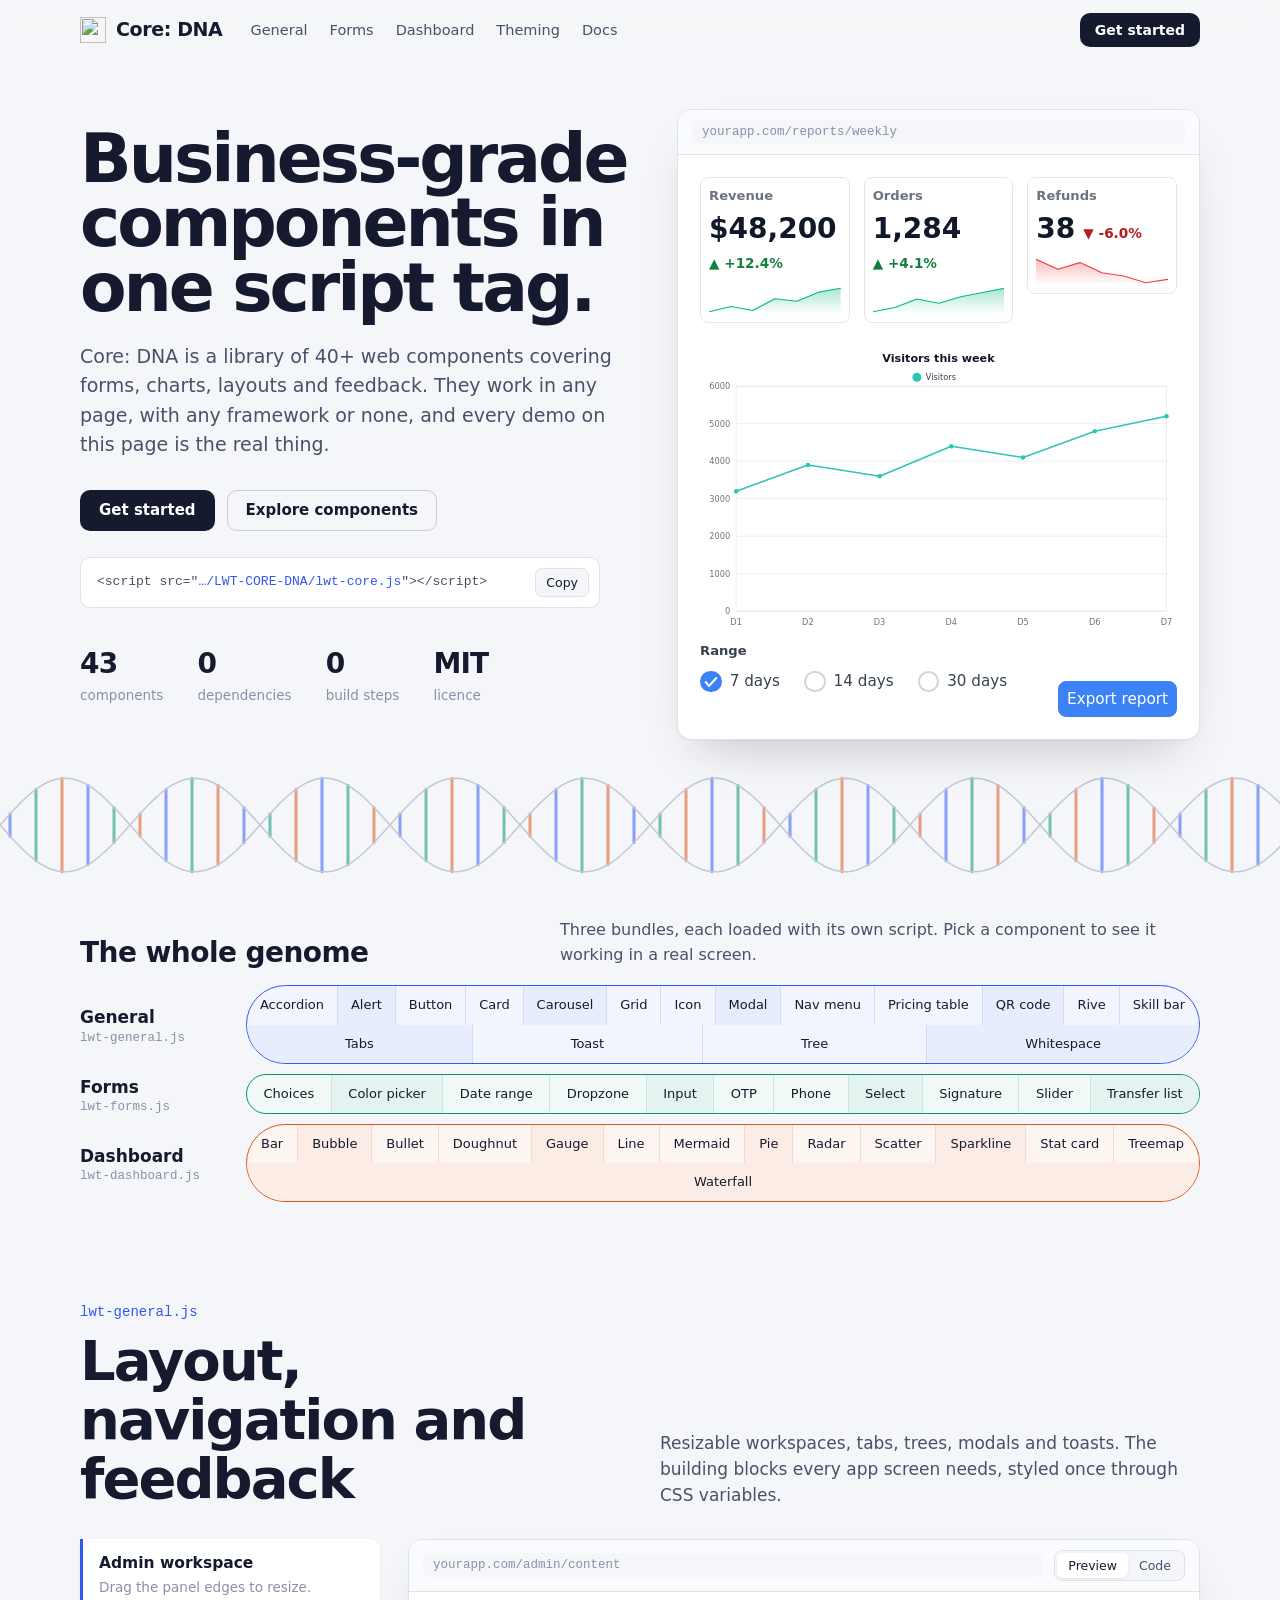
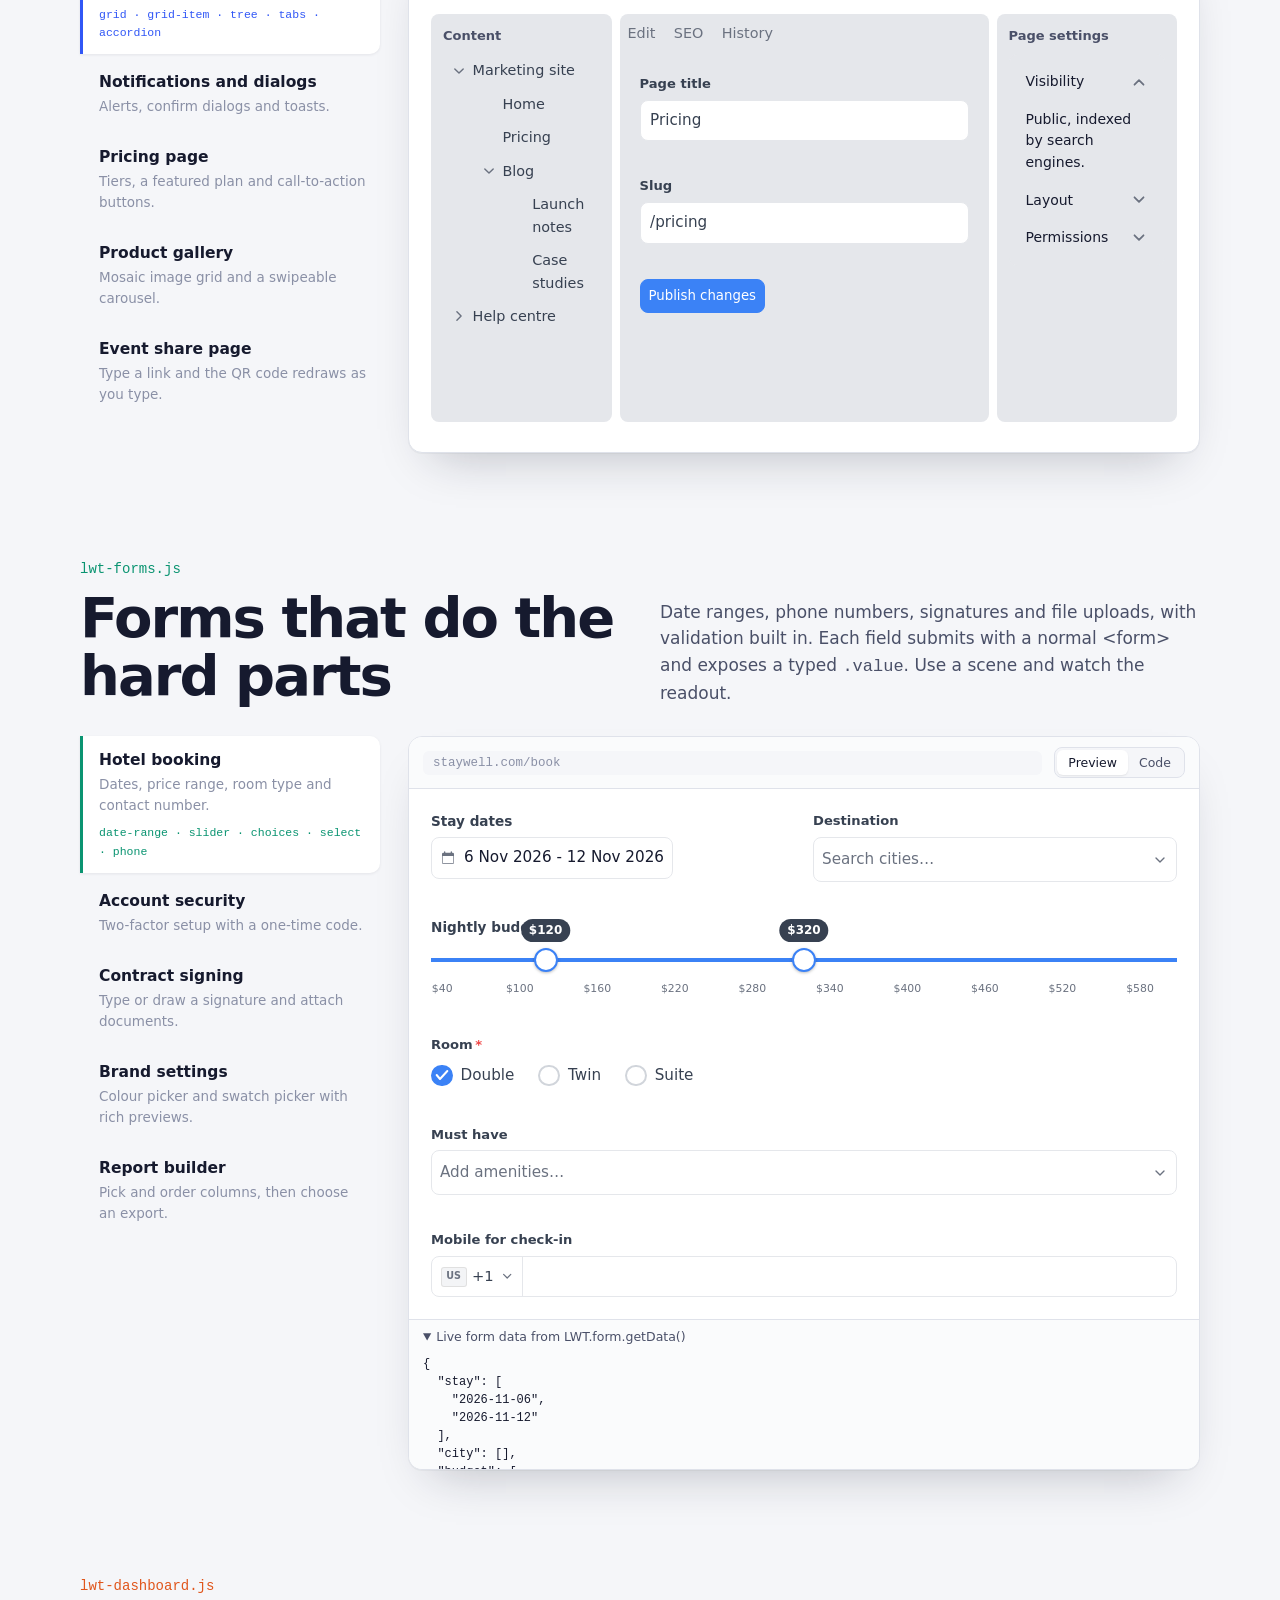
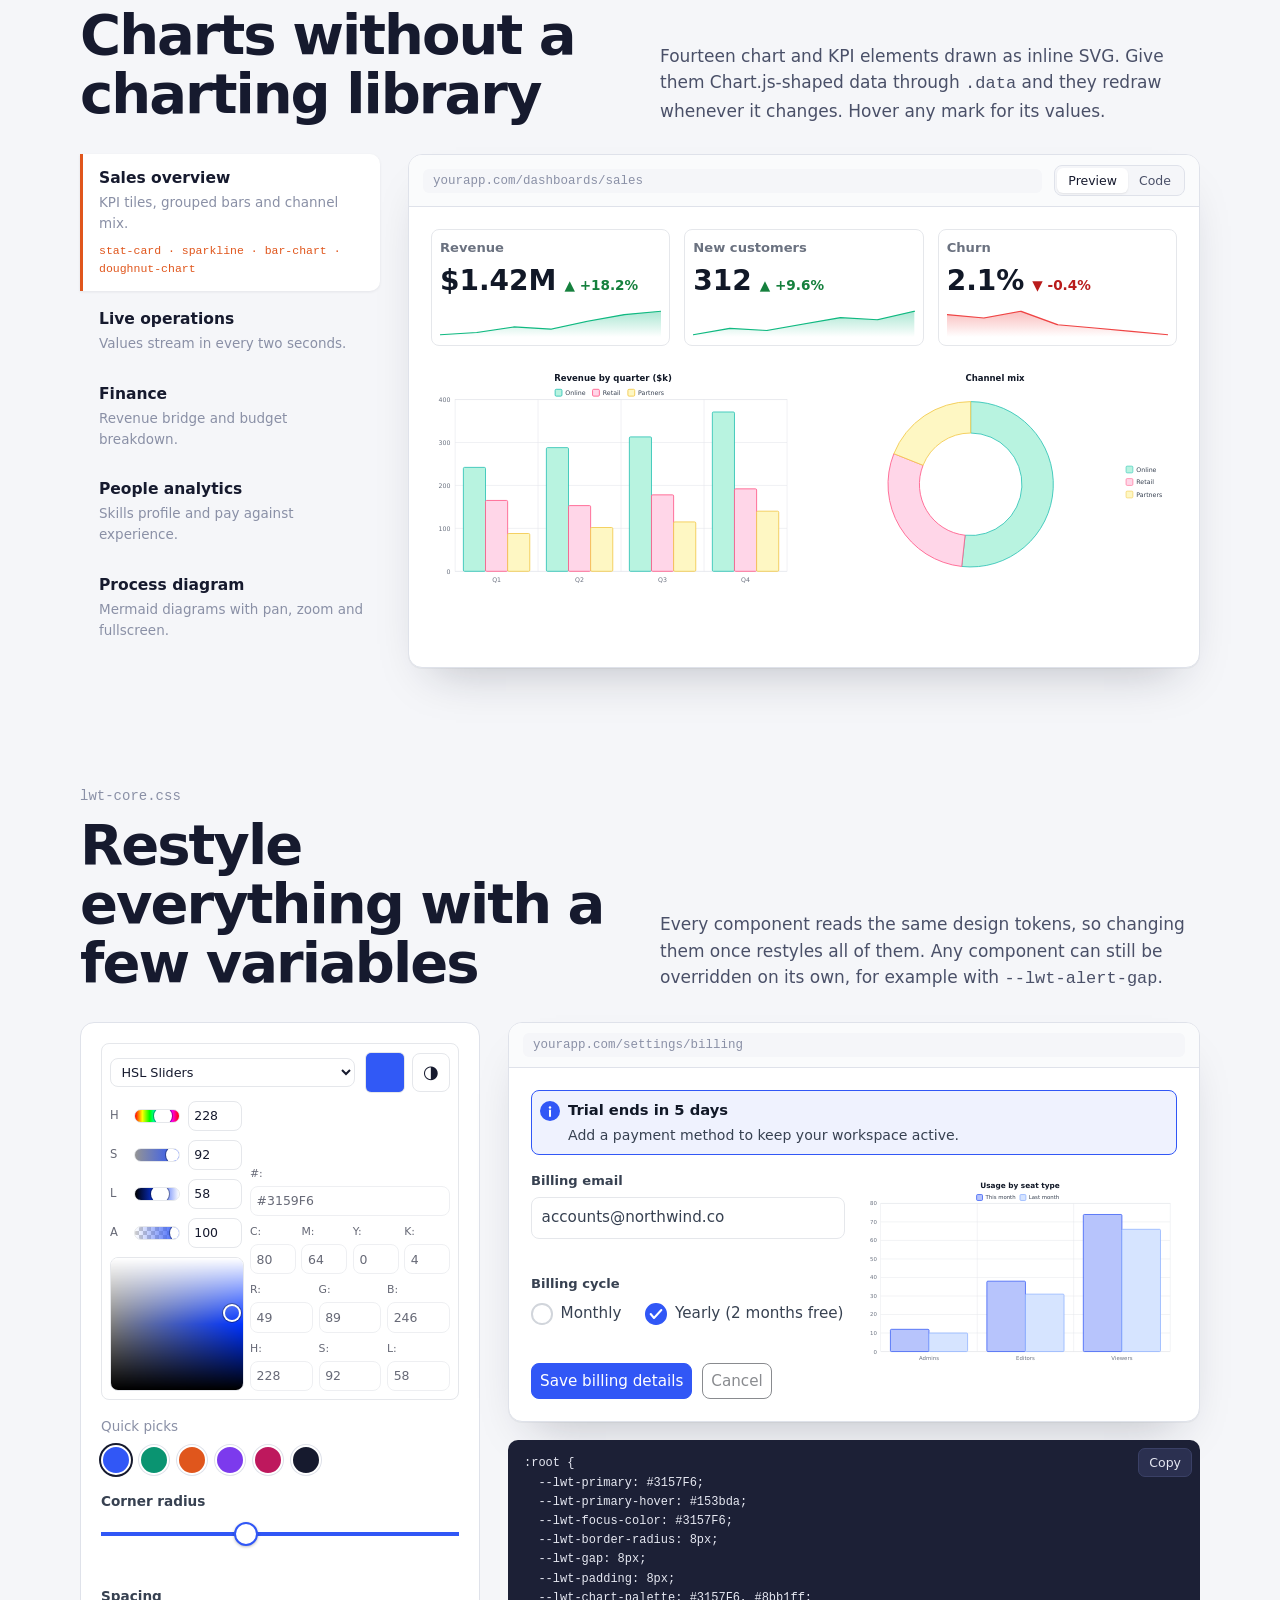
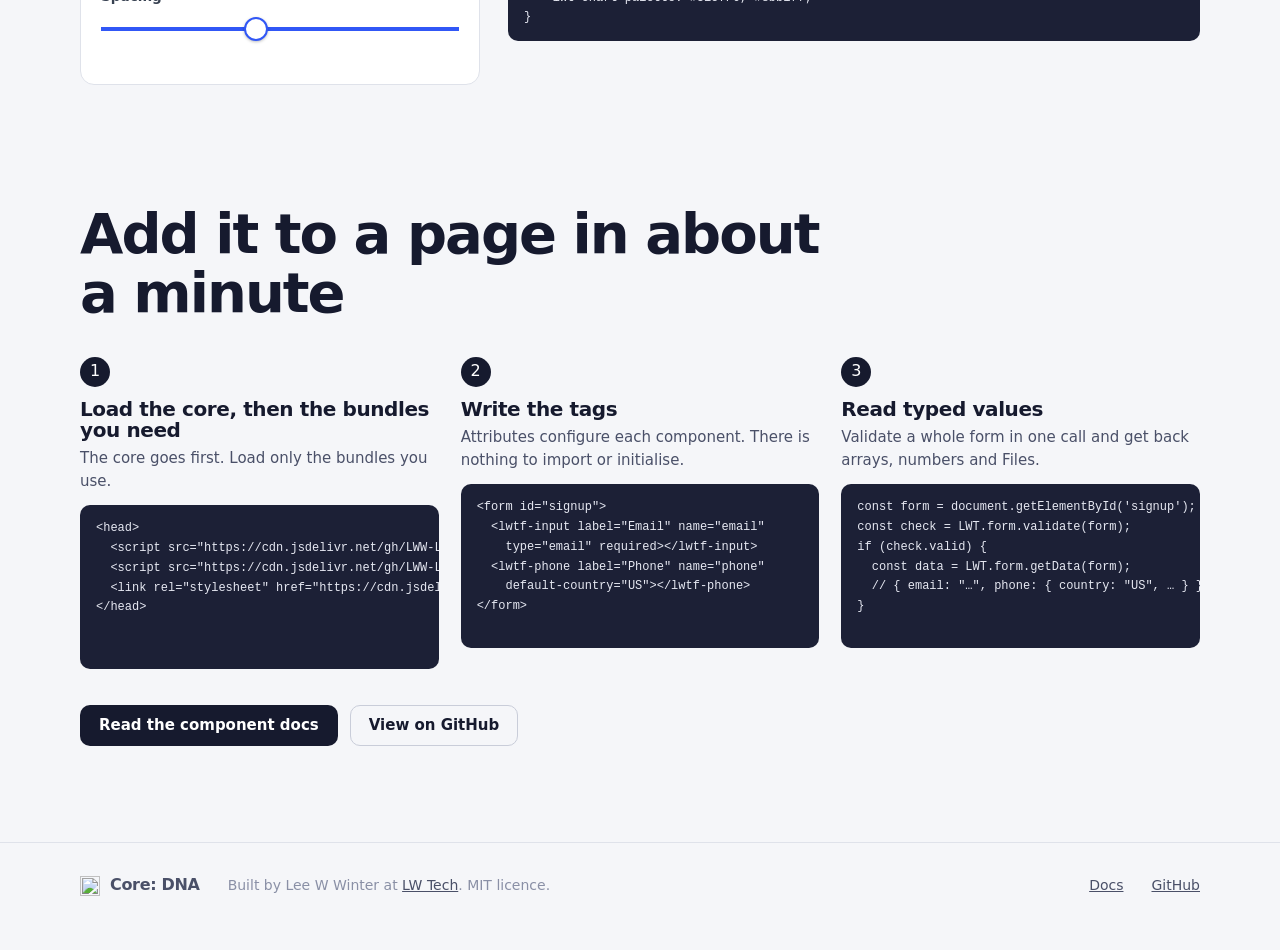
==== landing.html @ 14af5f9c "working with landing page" ====
<!DOCTYPE html>
<html lang="en">
<head>
<meta charset="UTF-8">
<meta name="viewport" content="width=device-width, initial-scale=1.0">
<title>Core: DNA — Web components for business apps</title>
<meta name="description" content="Core: DNA is a library of 40+ framework-free web components: forms, charts, layouts and feedback. One script tag, no build step, MIT licensed.">
<link rel="shortcut icon" href="./icons/cdna/favicon.ico">

<link rel="preconnect" href="https://fonts.googleapis.com">
<link rel="preconnect" href="https://fonts.gstatic.com" crossorigin>
<link href="https://fonts.googleapis.com/css2?family=Carter+One&family=Libre+Caslon+Text:ital,wght@0,400;0,700;1,400&family=Rubik:ital,wght@0,300..900;1,300..900&display=swap" rel="stylesheet">

<script src="./lwt-core.js"></script>
<script src="./lwt-general.js"></script>
<script src="./lwt-forms.js"></script>
<script src="./lwt-dashboard.js"></script>
<link rel="stylesheet" href="./lwt-core.css">

<style>
.libre-caslon-text-bold {
  font-family: "Libre Caslon Text", serif;
  font-weight: 700;
  font-style: normal;
}
/* ------------------------------------------------------------------
   Page tokens. Bundle colours double as the "base pair" colours of the
   helix and the component map: General = blue, Forms = green,
   Dashboard = orange.
   ------------------------------------------------------------------ */
:root{
    --ink:        #161a2e;
    --ink-soft:   #4a5068;
    --ink-faint:  #8a90a6;
    --paper:      #f5f6f9;
    --sheet:      #ffffff;
    --line:       #dfe2ea;
    --gen:        #3157f6;
    --frm:        #0a9471;
    --dsh:        #e0561c;
    --code-bg:    #1c2036;
    --code-ink:   #e6e8f2;

    --f-display: font-family: "Libre Caslon Text", serif;
    --f-body:    "Instrument Sans", "Segoe UI", system-ui, sans-serif;
    --f-mono:    "JetBrains Mono", Consolas, monospace;

    --wrap: 1200px;
    --gutter: clamp(16px, 4vw, 40px);
}
*,*::before,*::after{ box-sizing:border-box; }
html{ scroll-behavior:smooth; scroll-padding-top:72px; }
body{
    margin:0;
    font-family:var(--f-body);
    font-size:16px;
    line-height:1.55;
    color:var(--ink);
    background:var(--paper);
    -webkit-font-smoothing:antialiased;
}
a{ color:inherit; }
:focus-visible{ outline:2px solid var(--gen); outline-offset:2px; border-radius:4px; }
.wrap{ max-width:var(--wrap); margin:0 auto; padding:0 var(--gutter); }
h1,h2,h3{ font-family:var(--f-display); font-weight:700; letter-spacing:-0.02em; line-height:1.05; margin:0; }
p{ margin:0; }

/* ---------- Top bar ---------- */
.top{
    position:sticky; top:0; z-index:50;
    background:color-mix(in srgb, var(--paper) 86%, transparent);
    backdrop-filter:blur(10px);
    border-bottom:1px solid transparent;
    transition:border-color .2s;
}
.top.scrolled{ border-bottom-color:var(--line); }
.top .wrap{ display:flex; align-items:center; gap:28px; height:60px; }
.brand{ display:flex; align-items:center; gap:10px; text-decoration:none; font-family:var(--f-display); font-weight:800; font-size:19px; letter-spacing:-0.02em; }
.brand img{ width:26px; height:26px; }
.top nav{ display:flex; gap:22px; font-size:14.5px; color:var(--ink-soft); }
.top nav a{ text-decoration:none; }
.top nav a:hover{ color:var(--ink); }
.top .spacer{ flex:1; }
.btn{
    display:inline-flex; align-items:center; gap:8px;
    font:600 15px/1 var(--f-body);
    padding:12px 18px; border-radius:10px;
    text-decoration:none; cursor:pointer; border:1px solid transparent;
    transition:background .15s, border-color .15s;
}
.btn-ink{ background:var(--ink); color:#fff; }
.btn-ink:hover{ background:#2a3050; }
.btn-line{ background:transparent; border-color:#c9cdd9; color:var(--ink); }
.btn-line:hover{ border-color:var(--ink); }
.btn-sm{ padding:9px 14px; font-size:14px; }
@media (max-width:760px){ .top nav{ display:none; } }

/* ---------- Hero ---------- */
.hero{ position:relative; overflow:hidden; padding:48px 0 150px; }
.helix{ position:absolute; left:0; right:0; bottom:0; width:100%; height:130px; pointer-events:none; }
.hero .wrap > *{ min-width:0; }
.hero .wrap{ position:relative; display:grid; grid-template-columns: minmax(0,1.05fr) minmax(0,1fr); gap:48px; align-items:center; }
.hero h1{
    font-size:clamp(40px, 5.3vw, 74px);
    font-weight:800;
    letter-spacing:-0.045em;
    line-height:.95;
}
.hero .lede{ margin-top:22px; font-size:19px; color:var(--ink-soft); max-width:34em; }
.hero .ctas{ margin-top:30px; display:flex; flex-wrap:wrap; gap:12px; }
.install{
    margin-top:26px; display:flex; align-items:center; gap:12px;
    background:var(--sheet); border:1px solid var(--line); border-radius:10px;
    padding:10px 10px 10px 16px; max-width:520px;
    font:13px/1.4 var(--f-mono); color:var(--ink-soft);
}
.install code{ flex:1; white-space:nowrap; overflow:hidden; text-overflow:ellipsis; }
.install code b{ color:var(--gen); font-weight:500; }
.copy{ font:500 12.5px var(--f-body); border:1px solid var(--line); background:var(--paper); border-radius:7px; padding:6px 10px; cursor:pointer; color:var(--ink); }
.copy:hover{ border-color:var(--ink-faint); }
.facts{ margin-top:34px; display:flex; flex-wrap:wrap; gap:10px 34px; }
.facts div{ display:flex; flex-direction:column; }
.facts dt{ font-family:var(--f-display); font-weight:700; font-size:28px; letter-spacing:-0.03em; }
.facts dd{ margin:0; font-size:13.5px; color:var(--ink-faint); }
#hero-stats{ grid-template-columns:repeat(3, minmax(0,1fr)); }
@media (max-width:960px){ .hero .wrap{ grid-template-columns:minmax(0,1fr); } }
@media (max-width:520px){ #hero-stats{ grid-template-columns:minmax(0,1fr); } .hero{ padding-bottom:120px; } }

/* ---------- App window (used in hero, showcases, playground) ---------- */
.window{
    background:var(--sheet);
    border:1px solid var(--line);
    border-radius:14px;
    box-shadow: 0 1px 0 rgba(22,26,46,.04), 0 24px 48px -24px rgba(22,26,46,.28);
    overflow:hidden;
    display:flex; flex-direction:column;
    min-width:0;
}
.window-bar{
    display:flex; align-items:center; gap:12px;
    padding:10px 14px; border-bottom:1px solid var(--line);
    background:#fafbfc;
}
.dots{ display:flex; gap:6px; }
.dots i{ width:10px; height:10px; border-radius:50%; background:#dcdfe7; display:block; }
.url{
    flex:1; min-width:0;
    font:12.5px var(--f-mono); color:var(--ink-faint);
    background:var(--paper); border-radius:6px; padding:5px 10px;
    white-space:nowrap; overflow:hidden; text-overflow:ellipsis;
}
.seg{ display:flex; background:var(--paper); border:1px solid var(--line); border-radius:8px; padding:2px; }
.seg button{
    font:500 12.5px var(--f-body); border:0; background:transparent; color:var(--ink-soft);
    padding:5px 11px; border-radius:6px; cursor:pointer;
}
.seg button[aria-pressed="true"]{ background:var(--sheet); color:var(--ink); box-shadow:0 1px 2px rgba(0,0,0,.08); }
.stage{ position:relative; padding:22px; min-height:460px; overflow:auto; }
.stage.is-code{ padding:0; background:var(--code-bg); }
.stage pre{ margin:0; padding:20px 22px; font:12.5px/1.65 var(--f-mono); color:var(--code-ink); white-space:pre; overflow:auto; min-height:460px; }
.stage pre .t{ color:#8fb4ff; } .stage pre .a{ color:#7fd6b4; } .stage pre .s{ color:#ffc58f; } .stage pre .c{ color:#7d849f; }
.stage pre .h{ display:block; color:#7d849f; margin:6px 0; }
.readout{
    border-top:1px solid var(--line); background:#fafbfc;
    font:12px/1.5 var(--f-mono); color:var(--ink-soft);
    max-height:150px; overflow:auto;
}
.readout summary{ cursor:pointer; padding:8px 14px; font-family:var(--f-body); font-size:12.5px; color:var(--ink-soft); }
.readout pre{ margin:0; padding:0 14px 12px; white-space:pre-wrap; word-break:break-all; color:var(--ink); }
.readout[hidden]{ display:none; }

/* ---------- Component map ---------- */
.map{ padding:28px 0 8px; }
.map-intro{ display:flex; justify-content:space-between; align-items:end; gap:20px; flex-wrap:wrap; margin-bottom:18px; }
.map-intro p{ color:var(--ink-soft); max-width:40em; }
.strand{ display:grid; grid-template-columns:150px 1fr; align-items:center; gap:16px; margin-bottom:10px; }
.strand-name{ font-family:var(--f-display); font-weight:700; font-size:17px; }
.strand-name small{ display:block; font:12.5px var(--f-mono); color:var(--ink-faint); font-weight:400; }
.bands{
    display:flex; flex-wrap:wrap;
    border-radius:999px; overflow:hidden;
    border:1.5px solid var(--c);
    background:color-mix(in srgb, var(--c) 6%, white);
}
.bands a{
    flex:1 0 auto; text-align:center;
    padding:9px 12px; font-size:13px; text-decoration:none; color:var(--ink);
    border-right:1px solid color-mix(in srgb, var(--c) 22%, white);
    transition:background .12s, color .12s;
}
.bands a:last-child{ border-right:0; }
.bands a:nth-child(3n+2){ background:color-mix(in srgb, var(--c) 11%, white); }
.bands a:hover, .bands a:focus-visible{ background:var(--c); color:#fff; outline:none; }
@media (max-width:760px){
    .strand{ grid-template-columns:1fr; gap:6px; }
    .bands{ border-radius:14px; }
}

/* ---------- Showcase sections ---------- */
.show{ padding:84px 0 24px; }
.show-head{ display:grid; grid-template-columns: 1fr 1fr; gap:40px; align-items:end; margin-bottom:30px; }
.show-head h2{ font-size:clamp(34px, 4.4vw, 56px); letter-spacing:-0.035em; }
.show-head h2 .bundle{ display:block; font:500 14px var(--f-mono); letter-spacing:0; color:var(--c); margin-bottom:12px; }
.show-head p{ color:var(--ink-soft); font-size:17px; max-width:32em; }
.show-body{ display:grid; grid-template-columns: 300px minmax(0,1fr); gap:28px; align-items:start; }
.cases{ display:flex; flex-direction:column; gap:4px; position:sticky; top:80px; }
.case{
    text-align:left; font:inherit; color:inherit; cursor:pointer;
    background:transparent; border:0; border-left:3px solid transparent;
    padding:12px 14px 12px 16px; border-radius:0 10px 10px 0;
}
.case:hover{ background:rgba(22,26,46,.04); }
.case[aria-selected="true"]{ border-left-color:var(--c); background:var(--sheet); box-shadow:0 1px 3px rgba(22,26,46,.08); }
.case strong{ display:block; font-weight:600; font-size:15.5px; }
.case span{ display:block; font-size:13.5px; color:var(--ink-faint); margin-top:2px; }
.case .uses{ display:none; margin-top:8px; font:11.5px/1.6 var(--f-mono); color:var(--c); }
.case[aria-selected="true"] .uses{ display:block; }
@media (max-width:960px){
    .show-head{ grid-template-columns:1fr; gap:14px; }
    .show-body{ grid-template-columns:1fr; }
    .cases{ position:static; flex-direction:row; overflow-x:auto; gap:6px; padding-bottom:4px; scrollbar-width:thin; }
    .case{ flex:0 0 auto; border-left:0; border-bottom:3px solid transparent; border-radius:10px 10px 0 0; }
    .case[aria-selected="true"]{ border-bottom-color:var(--c); }
    .case span, .case[aria-selected="true"] .uses{ display:none; }
}

/* scene helpers (inside the stage) */
.scene-title{ font-family:var(--f-display); font-weight:700; font-size:22px; letter-spacing:-0.02em; margin-bottom:4px; }
.scene-sub{ color:var(--ink-faint); font-size:14px; margin-bottom:18px; }
.cols{ display:grid; grid-template-columns:repeat(auto-fit, minmax(240px, 1fr)); gap:18px; }
.cols-3{ display:grid; grid-template-columns:repeat(auto-fit, minmax(170px, 1fr)); gap:14px; }
.row{ display:flex; flex-wrap:wrap; gap:10px; align-items:center; }
.stack > * + *{ margin-top:14px; }
.panel{ border:1px solid var(--line); border-radius:12px; padding:16px; }
.muted{ color:var(--ink-faint); font-size:13.5px; }
.pane{ padding:12px; height:100%; overflow:auto; font-size:14px; }
.pane h4{ margin:0 0 8px; font-size:13px; color:var(--ink-soft); font-weight:600; }

/* ---------- Theming playground ---------- */
.theme{ padding:96px 0 24px; }
.theme-body{ display:grid; grid-template-columns: 400px minmax(0,1fr); gap:28px; align-items:start; }
.controls{ background:var(--sheet); border:1px solid var(--line); border-radius:14px; padding:20px; }
.controls > * + *{ margin-top:16px; }
.css-out{ margin-top:18px; background:var(--code-bg); color:var(--code-ink); border-radius:10px; padding:14px 16px; font:12px/1.6 var(--f-mono); white-space:pre; overflow:auto; position:relative; }
.css-out .copy{ position:absolute; top:8px; right:8px; background:#2b3050; color:#e6e8f2; border-color:#3a4066; }
.presets{ display:flex; gap:8px; flex-wrap:wrap; }
.presets button{ width:30px; height:30px; border-radius:50%; border:2px solid #fff; box-shadow:0 0 0 1px var(--line); cursor:pointer; }
.presets button[aria-pressed="true"]{ box-shadow:0 0 0 2px var(--ink); }
#theme-preview{ padding:22px; }
@media (max-width:960px){ .theme-body{ grid-template-columns:1fr; } }

/* ---------- Get started ---------- */
.start{ padding:96px 0; }
.steps{ list-style:none; padding:0; margin:34px 0 0; display:grid; grid-template-columns:repeat(3, minmax(0,1fr)); gap:22px; counter-reset:s; }
.steps li{ counter-increment:s; min-width:0; }
.steps li::before{ content:counter(s); display:inline-grid; place-items:center; width:30px; height:30px; border-radius:50%; background:var(--ink); color:#fff; font:700 14px var(--f-display); margin-bottom:12px; }
.steps h3{ font-size:20px; margin-bottom:6px; }
.steps p{ color:var(--ink-soft); font-size:15px; margin-bottom:12px; }
.code{ background:var(--code-bg); color:var(--code-ink); border-radius:10px; padding:14px 16px; font:12px/1.65 var(--f-mono); white-space:pre; overflow:auto; min-height: 164px; }
@media (max-width:960px){ .steps{ grid-template-columns:1fr; } }

footer{ border-top:1px solid var(--line); padding:30px 0 50px; color:var(--ink-faint); font-size:14px; }
footer .wrap{ display:flex; flex-wrap:wrap; gap:14px 28px; align-items:center; }
footer a{ color:var(--ink-soft); }

@media (prefers-reduced-motion: reduce){
    html{ scroll-behavior:auto; }
    *{ transition:none !important; animation:none !important; }
}
</style>
</head>
<body>

<header class="top" id="top">
    <div class="wrap">
        <a class="brand" href="#"><img src="./icons/cdna/lwtlogo.svg" alt=""> Core: DNA</a>
        <nav aria-label="Sections">
            <a href="#general">General</a>
            <a href="#forms">Forms</a>
            <a href="#dashboard">Dashboard</a>
            <a href="#theming">Theming</a>
            <a href="./index.html">Docs</a>
        </nav>
        <span class="spacer"></span>
        <a class="btn btn-ink btn-sm" href="#start">Get started</a>
    </div>
</header>

<main>
<!-- ================================================================
     HERO
     ================================================================ -->
<section class="hero">
    <svg class="helix" id="helix" aria-hidden="true"></svg>
    <div class="wrap">
        <div>
            <h1>Business-grade components in one script tag.</h1>
            <p class="lede">Core: DNA is a library of 40+ web components covering forms, charts, layouts and feedback. They work in any page, with any framework or none, and every demo on this page is the real thing.</p>
            <div class="ctas">
                <a class="btn btn-ink" href="#start">Get started</a>
                <a class="btn btn-line" href="#general">Explore components</a>
            </div>
            <div class="install">
                <code>&lt;script src="<b>…/LWT-CORE-DNA/lwt-core.js</b>"&gt;&lt;/script&gt;</code>
                <button class="copy" data-copy="install">Copy</button>
            </div>
            <dl class="facts">
                <div><dt>43</dt><dd>components</dd></div>
                <div><dt>0</dt><dd>dependencies</dd></div>
                <div><dt>0</dt><dd>build steps</dd></div>
                <div><dt>MIT</dt><dd>licence</dd></div>
            </dl>
        </div>

        <!-- Hero workbench: a small, real, working app -->
        <div class="window" aria-label="Live example: weekly report">
            <div class="window-bar"><span class="url">yourapp.com/reports/weekly</span></div>
            <div class="stage" style="min-height:0;">
                <div class="cols-3" id="hero-stats">
                    <lwtd-stat-card label="Revenue" value="$48,200" delta="+12.4%">
                        <lwtd-sparkline slot="chart" label="Revenue trend" trend data="30 34 31 40 38 45 48" style="width:100%;height:28px;"></lwtd-sparkline>
                    </lwtd-stat-card>
                    <lwtd-stat-card label="Orders" value="1,284" delta="+4.1%">
                        <lwtd-sparkline slot="chart" label="Orders trend" trend data="20 22 26 24 27 29 31" style="width:100%;height:28px;"></lwtd-sparkline>
                    </lwtd-stat-card>
                    <lwtd-stat-card label="Refunds" value="38" delta="-6.0%">
                        <lwtd-sparkline slot="chart" label="Refunds trend" trend data="44 41 43 40 39 37 38" style="width:100%;height:28px;"></lwtd-sparkline>
                    </lwtd-stat-card>
                </div>
                <lwtd-line-chart id="hero-line" title="Visitors this week" style="margin-top:14px;"></lwtd-line-chart>
                <div class="row" style="margin-top:6px; align-items:end;">
                    <lwtf-choices id="hero-range" label="Range" name="range" direction="horizontal">
                        <lwtf-choice-option value="7" checked>7 days</lwtf-choice-option>
                        <lwtf-choice-option value="14">14 days</lwtf-choice-option>
                        <lwtf-choice-option value="30">30 days</lwtf-choice-option>
                    </lwtf-choices>
                    <span style="flex:1"></span>
                    <lwtg-button id="hero-export" variant="primary" label="Export report"></lwtg-button>
                </div>
                <lwtg-toast id="hero-toast" position="bottom-right"></lwtg-toast>
            </div>
        </div>
    </div>
</section>

<!-- ================================================================
     COMPONENT MAP (filled by script from the CATALOG below)
     ================================================================ -->
<section class="map" aria-labelledby="map-h">
    <div class="wrap">
        <div class="map-intro">
            <h2 id="map-h" style="font-size:28px;">The whole genome</h2>
            <p>Three bundles, each loaded with its own script. Pick a component to see it working in a real screen.</p>
        </div>
        <div id="strands"></div>
    </div>
</section>

<!-- ================================================================
     SHOWCASES (built by script; scenes are the <template>s below)
     ================================================================ -->
<section class="show" id="general" style="--c:var(--gen)">
    <div class="wrap">
        <div class="show-head">
            <h2><span class="bundle">lwt-general.js</span>Layout, navigation and feedback</h2>
            <p>Resizable workspaces, tabs, trees, modals and toasts. The building blocks every app screen needs, styled once through CSS variables.</p>
        </div>
        <div class="show-body" data-bundle="general"></div>
    </div>
</section>

<section class="show" id="forms" style="--c:var(--frm)">
    <div class="wrap">
        <div class="show-head">
            <h2><span class="bundle">lwt-forms.js</span>Forms that do the hard parts</h2>
            <p>Date ranges, phone numbers, signatures and file uploads, with validation built in. Each field submits with a normal &lt;form&gt; and exposes a typed <code>.value</code>. Use a scene and watch the readout.</p>
        </div>
        <div class="show-body" data-bundle="forms"></div>
    </div>
</section>

<section class="show" id="dashboard" style="--c:var(--dsh)">
    <div class="wrap">
        <div class="show-head">
            <h2><span class="bundle">lwt-dashboard.js</span>Charts without a charting library</h2>
            <p>Fourteen chart and KPI elements drawn as inline SVG. Give them Chart.js-shaped data through <code>.data</code> and they redraw whenever it changes. Hover any mark for its values.</p>
        </div>
        <div class="show-body" data-bundle="dashboard"></div>
    </div>
</section>

<!-- ================================================================
     THEMING PLAYGROUND
     ================================================================ -->
<section class="theme" id="theming">
    <div class="wrap">
        <div class="show-head">
            <h2><span class="bundle" style="color:var(--ink-faint)">lwt-core.css</span>Restyle everything with a few variables</h2>
            <p>Every component reads the same design tokens, so changing them once restyles all of them. Any component can still be overridden on its own, for example with <code>--lwt-alert-gap</code>.</p>
        </div>
        <div class="theme-body">
            <div class="controls">
                <lwtf-color-picker style="display:block;max-width:100%;" id="t-color" label="Primary colour" name="primary" value="#3157F6" format="hex" mode="hsl"></lwtf-color-picker>
                <div>
                    <div class="muted" style="margin-bottom:8px;">Quick picks</div>
                    <div class="presets" id="t-presets">
                        <button style="background:#3157F6" data-hex="#3157F6" aria-label="Blue" aria-pressed="true"></button>
                        <button style="background:#0A9471" data-hex="#0A9471" aria-label="Green" aria-pressed="false"></button>
                        <button style="background:#E0561C" data-hex="#E0561C" aria-label="Orange" aria-pressed="false"></button>
                        <button style="background:#7C3AED" data-hex="#7C3AED" aria-label="Violet" aria-pressed="false"></button>
                        <button style="background:#BE185D" data-hex="#BE185D" aria-label="Raspberry" aria-pressed="false"></button>
                        <button style="background:#161A2E" data-hex="#161A2E" aria-label="Ink" aria-pressed="false"></button>
                    </div>
                </div>
                <lwtf-slider id="t-radius" label="Corner radius" name="radius" min="0" max="20" value="8" tooltip="hover" unit-suffix="px"></lwtf-slider>
                <lwtf-slider id="t-gap" label="Spacing" name="gap" min="2" max="16" value="8" tooltip="hover" unit-suffix="px"></lwtf-slider>
            </div>
            <div>
                <div class="window">
                    <div class="window-bar"><span class="url">yourapp.com/settings/billing</span></div>
                    <div id="theme-preview">
                        <lwtg-alert variant="info" title="Trial ends in 5 days">Add a payment method to keep your workspace active.</lwtg-alert>
                        <div class="cols" style="margin-top:16px;">
                            <div class="stack">
                                <lwtf-input label="Billing email" name="email" type="email" value="accounts@northwind.co"></lwtf-input>
                                <lwtf-choices label="Billing cycle" name="cycle" direction="horizontal">
                                    <lwtf-choice-option value="m">Monthly</lwtf-choice-option>
                                    <lwtf-choice-option value="y" checked>Yearly (2 months free)</lwtf-choice-option>
                                </lwtf-choices>
                                <div class="row">
                                    <lwtg-button variant="primary" label="Save billing details"></lwtg-button>
                                    <lwtg-button variant="secondary" label="Cancel"></lwtg-button>
                                </div>
                            </div>
                            <lwtd-bar-chart id="t-chart" title="Usage by seat type"></lwtd-bar-chart>
                        </div>
                    </div>
                </div>
                <div class="css-out" id="t-css"></div>
            </div>
        </div>
    </div>
</section>

<!-- ================================================================
     GET STARTED
     ================================================================ -->
<section class="start" id="start">
    <div class="wrap">
        <h2 style="font-size:clamp(34px,4.4vw,56px); letter-spacing:-0.035em; max-width:14em;">Add it to a page in about a minute</h2>
        <ol class="steps">
            <li>
                <h3>Load the core, then the bundles you need</h3>
                <p>The core goes first. Load only the bundles you use.</p>
<div class="code" id="code-install">&lt;head&gt;
  &lt;script src="https://cdn.jsdelivr.net/gh/LWW-LWTECH/LWT-CORE-DNA@refs/heads/main/lwt-core.js"&gt;&lt;/script&gt;
  &lt;script src="https://cdn.jsdelivr.net/gh/LWW-LWTECH/LWT-CORE-DNA@refs/heads/main/lwt-forms.js"&gt;&lt;/script&gt;
  &lt;link rel="stylesheet" href="https://cdn.jsdelivr.net/gh/LWW-LWTECH/LWT-CORE-DNA@refs/heads/main/lwt-core.css"&gt;
&lt;/head&gt;
</div>
            </li>
            <li>
                <h3>Write the tags</h3>
                <p>Attributes configure each component. There is nothing to import or initialise.</p>
<div class="code">&lt;form id="signup"&gt;
  &lt;lwtf-input label="Email" name="email"
    type="email" required&gt;&lt;/lwtf-input&gt;
  &lt;lwtf-phone label="Phone" name="phone"
    default-country="US"&gt;&lt;/lwtf-phone&gt;
&lt;/form&gt;</div>
            </li>
            <li>
                <h3>Read typed values</h3>
                <p>Validate a whole form in one call and get back arrays, numbers and Files.</p>
<div class="code">const form = document.getElementById('signup');
const check = LWT.form.validate(form);
if (check.valid) {
  const data = LWT.form.getData(form);
  // { email: "…", phone: { country: "US", … } }
}</div>
            </li>
        </ol>
        <div class="ctas" style="margin-top:36px; display:flex; gap:12px; flex-wrap:wrap;">
            <a class="btn btn-ink" href="./index.html">Read the component docs</a>
            <a class="btn btn-line" href="https://github.com/LWW-LWTECH/LWW-CORE-DNA">View on GitHub</a>
        </div>
    </div>
</section>
</main>

<footer>
    <div class="wrap">
        <a class="brand" href="#top" style="font-size:16px;"><img src="./icons/cdna/lwtlogo.svg" alt="" style="width:20px;height:20px;"> Core: DNA</a>
        <span>Built by Lee W Winter at <a href="https://lwinter.tech">LW Tech</a>. MIT licence.</span>
        <span class="spacer" style="flex:1"></span>
        <a href="./index.html">Docs</a>
        <a href="https://github.com/LWW-LWTECH/LWW-CORE-DNA">GitHub</a>
    </div>
</footer>


<!-- =====================================================================
     SCENES
     Each <template> is one use case. It's cloned into the window when its
     tab is picked, so components connect only while visible. The optional
     SCENE_INIT[id] function wires data and returns a cleanup function.
     The "Code" view shows this template's markup plus that function.
     ===================================================================== -->

<!-- ---------- GENERAL ---------- -->
<template id="g-workspace" data-url="yourapp.com/admin/content" data-title="Admin workspace" data-desc="Drag the panel edges to resize." data-uses="grid · grid-item · tree · tabs · accordion">
<lwtg-grid resizable columns="4" rows="2" row-height="200px" gap="8px" resize-min="120px" style="min-width:720px;">
  <lwtg-grid-item row-span="2" resize-right min-width="180px">
    <div class="pane">
      <h4>Content</h4>
      <lwtg-tree label="Site content">
        <lwtg-tree-item label="Marketing site" expanded>
          <lwtg-tree-item label="Home"></lwtg-tree-item>
          <lwtg-tree-item label="Pricing"></lwtg-tree-item>
          <lwtg-tree-item label="Blog" expanded>
            <lwtg-tree-item label="Launch notes"></lwtg-tree-item>
            <lwtg-tree-item label="Case studies"></lwtg-tree-item>
          </lwtg-tree-item>
        </lwtg-tree-item>
        <lwtg-tree-item label="Help centre">
          <lwtg-tree-item label="Getting started"></lwtg-tree-item>
          <lwtg-tree-item label="Billing"></lwtg-tree-item>
        </lwtg-tree-item>
      </lwtg-tree>
    </div>
  </lwtg-grid-item>
  <lwtg-grid-item col-span="2" row-span="2" resize-left resize-right>
    <lwtg-tabs position="top" style="height:100%;">
      <lwtg-tab slot="tab" panel="edit">Edit</lwtg-tab>
      <lwtg-tab slot="tab" panel="seo">SEO</lwtg-tab>
      <lwtg-tab slot="tab" panel="history">History</lwtg-tab>
      <lwtg-tab-panel slot="panel" name="edit">
        <div class="pane stack">
          <lwtf-input label="Page title" name="title" value="Pricing"></lwtf-input>
          <lwtf-input label="Slug" name="slug" value="/pricing"></lwtf-input>
          <lwtg-button variant="primary" label="Publish changes"></lwtg-button>
        </div>
      </lwtg-tab-panel>
      <lwtg-tab-panel slot="panel" name="seo"><div class="pane">Meta description, social image and canonical URL go here.</div></lwtg-tab-panel>
      <lwtg-tab-panel slot="panel" name="history"><div class="pane">Edited 3 times this week by Sam and Priya.</div></lwtg-tab-panel>
    </lwtg-tabs>
  </lwtg-grid-item>
  <lwtg-grid-item row-span="2" resize-left>
    <div class="pane">
      <h4>Page settings</h4>
      <lwtg-accordion>
        <lwtg-accordion-item open>
          <div slot="label">Visibility</div>
          <div slot="body">Public, indexed by search engines.</div>
        </lwtg-accordion-item>
        <lwtg-accordion-item>
          <div slot="label">Layout</div>
          <div slot="body">Full width with sidebar.</div>
        </lwtg-accordion-item>
        <lwtg-accordion-item>
          <div slot="label">Permissions</div>
          <div slot="body">Editors and admins.</div>
        </lwtg-accordion-item>
      </lwtg-accordion>
    </div>
  </lwtg-grid-item>
</lwtg-grid>
</template>

<template id="g-feedback" data-url="yourapp.com/projects/atlas" data-title="Notifications and dialogs" data-desc="Alerts, confirm dialogs and toasts." data-uses="alert · modal · toast · button">
<div class="stack">
  <lwtg-alert variant="success" title="Deploy finished" dismissible="true">Atlas v2.4 is live in production.</lwtg-alert>
  <lwtg-alert variant="warning" title="Storage at 86%">You'll reach your plan limit in about 9 days.</lwtg-alert>
  <lwtg-alert variant="error" dismissible="true">Two webhooks failed to deliver in the last hour.</lwtg-alert>
  <div class="row">
    <lwtg-button id="fb-delete" variant="danger" label="Delete project"></lwtg-button>
    <lwtg-button id="fb-save" variant="primary" label="Save settings"></lwtg-button>
  </div>
</div>
<lwtg-modal id="fb-modal" label="Delete project Atlas?">
  <p>This removes 14 environments and their logs. This can't be undone.</p>
  <div class="row" style="justify-content:flex-end; margin-top:1rem;">
    <lwtg-button variant="secondary" data-lwt-dismiss label="Keep project"></lwtg-button>
    <lwtg-button id="fb-confirm" variant="danger" label="Delete project"></lwtg-button>
  </div>
</lwtg-modal>
<lwtg-toast id="fb-toast" position="top-right"></lwtg-toast>
</template>

<template id="g-pricing" data-url="yourapp.com/pricing" data-title="Pricing page" data-desc="Tiers, a featured plan and call-to-action buttons." data-uses="pricing-table · pricing-tier · button">
<lwtg-pricing-table>
  <lwtg-pricing-tier>
    <h3>Starter</h3>
    <p>For a single team</p>
    <span slot="price">$9</span>
    <span slot="period">per user / month</span>
    <lwtg-button slot="cta" variant="secondary" label="Choose Starter"></lwtg-button>
    <li slot="features">3 projects</li>
    <li slot="features">Email support</li>
  </lwtg-pricing-tier>
  <lwtg-pricing-tier featured badge="Most popular">
    <h3>Business</h3>
    <p>For growing companies</p>
    <span slot="price">$24</span>
    <span slot="period">per user / month</span>
    <lwtg-button slot="cta" variant="primary" label="Start free trial"></lwtg-button>
    <li slot="features">Unlimited projects</li>
    <li slot="features">Approvals and audit log</li>
    <li slot="features">Priority support</li>
  </lwtg-pricing-tier>
  <lwtg-pricing-tier>
    <h3>Enterprise</h3>
    <p>For regulated industries</p>
    <span slot="price">Custom</span>
    <span slot="period">billed annually</span>
    <lwtg-button slot="cta" variant="secondary" label="Contact sales"></lwtg-button>
    <li slot="features">SSO and SCIM</li>
    <li slot="features">Dedicated success manager</li>
  </lwtg-pricing-tier>
</lwtg-pricing-table>
</template>

<template id="g-gallery" data-url="yourapp.com/shop/new-arrivals" data-title="Product gallery" data-desc="Mosaic image grid and a swipeable carousel." data-uses="grid · grid-item · carousel · card">
<lwtg-grid columns="4" rows="2" gap="10px" row-height="120px">
  <lwtg-grid-item col-span="2" row-span="2" src="https://picsum.photos/seed/cdna-a/800/600" label="Ceramic set"></lwtg-grid-item>
  <lwtg-grid-item src="https://picsum.photos/seed/cdna-b/400/300" label="Linen throw"></lwtg-grid-item>
  <lwtg-grid-item src="https://picsum.photos/seed/cdna-c/400/300" label="Oak tray"></lwtg-grid-item>
  <lwtg-grid-item col-span="2" src="https://picsum.photos/seed/cdna-d/800/300" label="Table lamp"></lwtg-grid-item>
</lwtg-grid>
<h4 style="margin:22px 0 10px; font-size:15px;">What customers say</h4>
<lwtg-carousel label="Customer reviews">
  <lwtg-card image="https://i.pravatar.cc/300?img=32" image-alt="Portrait of Maya R." label="Maya R.">Arrived in two days and looks even better in person.</lwtg-card>
  <lwtg-card image="https://i.pravatar.cc/300?img=14" image-alt="Portrait of Tom H." label="Tom H.">Solid build. The oak tray is now the centrepiece of our table.</lwtg-card>
  <lwtg-card image="https://i.pravatar.cc/300?img=45" image-alt="Portrait of Ines P." label="Ines P.">Customer service swapped my order size without any fuss.</lwtg-card>
</lwtg-carousel>
</template>

<template id="g-share" data-url="yourapp.com/events/summit-26" data-title="Event share page" data-desc="Type a link and the QR code redraws as you type." data-uses="nav-menu · qr · input · skill-bar">
<lwtg-nav-menu orientation="horizontal" breakpoint="600" aria-label="Event">
  <lwtg-nav-item href="#" active>Overview</lwtg-nav-item>
  <lwtg-nav-item label="Schedule">
    <lwtg-nav-item href="#">Day 1</lwtg-nav-item>
    <lwtg-nav-item href="#">Day 2</lwtg-nav-item>
  </lwtg-nav-item>
  <lwtg-nav-item href="#">Speakers</lwtg-nav-item>
  <lwtg-nav-item href="#" disabled>Recordings</lwtg-nav-item>
</lwtg-nav-menu>
<div class="cols" style="margin-top:20px; align-items:start;">
  <div class="stack">
    <lwtf-input id="share-url" label="Link to share" name="url" value="https://lwinter.tech/summit"></lwtf-input>
    <div>
      <div class="muted" style="margin-bottom:8px;">Seats filled</div>
      <lwtg-skill-bar label="Workshops" value="92"></lwtg-skill-bar>
      <lwtg-skill-bar label="Keynote hall" value="64"></lwtg-skill-bar>
      <lwtg-skill-bar label="Networking dinner" value="38" color="#e0561c"></lwtg-skill-bar>
    </div>
  </div>
  <div style="display:grid; place-items:center;">
    <lwtg-qr id="share-qr" src="https://lwinter.tech/summit" size="200" level="H" color="#161a2e" background-color="#ffffff" corner-color="#3157f6" radius="0.35"></lwtg-qr>
  </div>
</div>
</template>

<!-- ---------- FORMS ---------- -->
<template id="f-booking" data-url="staywell.com/book" data-title="Hotel booking" data-desc="Dates, price range, room type and contact number." data-uses="date-range · slider · choices · select · phone" data-form>
<form class="stack" novalidate>
  <div class="cols">
    <lwtf-date-range label="Stay dates" name="stay" months="2" value="2026-11-06,2026-11-12"></lwtf-date-range>
    <lwtf-select label="Destination" name="city" placeholder="Search cities…">
      <lwtf-select-option value="lis">Lisbon</lwtf-select-option>
      <lwtf-select-option value="kyo">Kyoto</lwtf-select-option>
      <lwtf-select-option value="cpt">Cape Town</lwtf-select-option>
      <lwtf-select-option value="mex">Mexico City</lwtf-select-option>
    </lwtf-select>
  </div>
  <lwtf-slider label="Nightly budget" name="budget" min="40" max="600" step="10" value="120,320" ticks tooltip="always" unit-prefix="$"></lwtf-slider>
  <lwtf-choices label="Room" name="room" direction="horizontal" required>
    <lwtf-choice-option value="double" checked>Double</lwtf-choice-option>
    <lwtf-choice-option value="twin">Twin</lwtf-choice-option>
    <lwtf-choice-option value="suite">Suite</lwtf-choice-option>
  </lwtf-choices>
  <lwtf-select label="Must have" name="amenities" multiple placeholder="Add amenities…">
    <lwtf-select-option value="wifi">Fast Wi-Fi</lwtf-select-option>
    <lwtf-select-option value="pool">Pool</lwtf-select-option>
    <lwtf-select-option value="gym">Gym</lwtf-select-option>
    <lwtf-select-option value="pets">Pets allowed</lwtf-select-option>
  </lwtf-select>
  <lwtf-phone label="Mobile for check-in" name="phone" default-country="US" preferred="US,CA,GB" flag-path="./icons/flags/"></lwtf-phone>
</form>
</template>

<template id="f-security" data-url="yourapp.com/account/security" data-title="Account security" data-desc="Two-factor setup with a one-time code." data-uses="input · choices · otp · button" data-form>
<form class="stack" novalidate style="max-width:460px;">
  <lwtf-input label="Recovery email" name="recovery" type="email" placeholder="you@company.com" required></lwtf-input>
  <lwtf-choices label="Send codes by" name="method" required>
    <lwtf-choice-option value="app" checked>Authenticator app</lwtf-choice-option>
    <lwtf-choice-option value="sms">Text message</lwtf-choice-option>
    <lwtf-choice-option value="key" disabled>Security key (coming soon)</lwtf-choice-option>
  </lwtf-choices>
  <lwtf-otp label="Enter the 6-digit code" name="code" length="6" helper="Paste works too. Try 123456."></lwtf-otp>
  <lwtg-button id="sec-verify" variant="primary" label="Turn on two-factor"></lwtg-button>
  <lwtg-toast id="sec-toast" position="top-right"></lwtg-toast>
</form>
</template>

<template id="f-contract" data-url="sign.yourapp.com/agreements/4821" data-title="Contract signing" data-desc="Type or draw a signature and attach documents." data-uses="input · signature · dropzone" data-form>
<form class="stack" novalidate>
  <div class="cols">
    <lwtf-input label="Full legal name" name="name" value="Jordan Ellis" required></lwtf-input>
    <lwtf-input label="Date" name="date" type="date" value="2026-10-21"></lwtf-input>
  </div>
  <lwtf-signature label="Signature" name="signature" fonts="cursive;fantasy;arial"></lwtf-signature>
  <lwtf-dropzone label="Supporting documents" name="files" multiple accept="pdf, doc, docx, png, jpg" max-size="10485760"></lwtf-dropzone>
</form>
</template>

<template id="f-brand" data-url="yourapp.com/settings/brand" data-title="Brand settings" data-desc="Colour picker and swatch picker with rich previews." data-uses="color-picker · select (rich options)" data-form>
<form class="cols" novalidate style="align-items:start;">
  <lwtf-color-picker label="Accent colour" name="accent" value="#0A9471" format="hex" mode="hsl"></lwtf-color-picker>
  <lwtf-select label="Secondary palette" name="palette" multiple placeholder="Search colours…" helper="Hover an option to preview it.">
    <lwtf-select-option value="ocean"><span style="display:inline-block;width:12px;height:12px;border-radius:3px;background:#2563eb;margin-right:6px"></span>Ocean blue
      <template slot="tooltip"><div style="width:160px;height:56px;border-radius:6px;background:#2563eb;color:#fff;display:grid;place-items:center;font-weight:700">Aa</div></template>
    </lwtf-select-option>
    <lwtf-select-option value="sunset"><span style="display:inline-block;width:12px;height:12px;border-radius:3px;background:#ea580c;margin-right:6px"></span>Sunset orange
      <template slot="tooltip"><div style="width:160px;height:56px;border-radius:6px;background:#ea580c;color:#fff;display:grid;place-items:center;font-weight:700">Aa</div></template>
    </lwtf-select-option>
    <lwtf-select-option value="berry"><span style="display:inline-block;width:12px;height:12px;border-radius:3px;background:#7c3aed;margin-right:6px"></span>Berry purple
      <template slot="tooltip"><div style="width:160px;height:56px;border-radius:6px;background:#7c3aed;color:#fff;display:grid;place-items:center;font-weight:700">Aa</div></template>
    </lwtf-select-option>
    <lwtf-select-option value="sand"><span style="display:inline-block;width:12px;height:12px;border-radius:3px;background:#fde68a;margin-right:6px"></span>Sand
      <template slot="tooltip"><div style="width:160px;height:56px;border-radius:6px;background:#fde68a;color:#111;display:grid;place-items:center;font-weight:700">Aa</div></template>
    </lwtf-select-option>
  </lwtf-select>
</form>
</template>

<template id="f-report" data-url="yourapp.com/reports/new" data-title="Report builder" data-desc="Pick and order columns, then choose an export." data-uses="transfer-list · choices · slider" data-form>
<form class="stack" novalidate>
  <lwtf-transfer-list label="Columns" name="columns" sortable available-label="Available columns" selected-label="In report, in order">
    <lwtf-transfer-option value="customer" selected>Customer</lwtf-transfer-option>
    <lwtf-transfer-option value="region" selected>Region</lwtf-transfer-option>
    <lwtf-transfer-option value="revenue" selected>Revenue</lwtf-transfer-option>
    <lwtf-transfer-option value="orders">Orders</lwtf-transfer-option>
    <lwtf-transfer-option value="margin">Margin</lwtf-transfer-option>
    <lwtf-transfer-option value="owner">Account owner</lwtf-transfer-option>
  </lwtf-transfer-list>
  <div class="cols">
    <lwtf-choices type="multiple" label="Export as" name="format" direction="horizontal">
      <lwtf-choice-option value="csv" checked>CSV</lwtf-choice-option>
      <lwtf-choice-option value="xlsx">Excel</lwtf-choice-option>
      <lwtf-choice-option value="pdf">PDF</lwtf-choice-option>
    </lwtf-choices>
    <lwtf-slider label="Rows per page" name="rows" min="10" max="200" step="10" value="50" tooltip="hover"></lwtf-slider>
  </div>
</form>
</template>

<!-- ---------- DASHBOARD ---------- -->
<template id="d-sales" data-url="yourapp.com/dashboards/sales" data-title="Sales overview" data-desc="KPI tiles, grouped bars and channel mix." data-uses="stat-card · sparkline · bar-chart · doughnut-chart">
<div class="cols-3">
  <lwtd-stat-card label="Revenue" value="$1.42M" delta="+18.2%"><lwtd-sparkline slot="chart" label="Revenue trend" trend data="40 42 47 45 52 58 61" style="width:100%;height:28px;"></lwtd-sparkline></lwtd-stat-card>
  <lwtd-stat-card label="New customers" value="312" delta="+9.6%"><lwtd-sparkline slot="chart" label="Customers trend" trend data="22 25 24 27 30 29 33" style="width:100%;height:28px;"></lwtd-sparkline></lwtd-stat-card>
  <lwtd-stat-card label="Churn" value="2.1%" delta="-0.4%"><lwtd-sparkline slot="chart" label="Churn trend" trend data="30 29 31 27 26 25 24" style="width:100%;height:28px;"></lwtd-sparkline></lwtd-stat-card>
</div>
<div class="cols" style="margin-top:16px;">
  <lwtd-bar-chart id="ds-bar" title="Revenue by quarter ($k)"></lwtd-bar-chart>
  <lwtd-doughnut-chart id="ds-dough" title="Channel mix" inner-radius="62"></lwtd-doughnut-chart>
</div>
</template>

<template id="d-ops" data-url="status.yourapp.com" data-title="Live operations" data-desc="Values stream in every two seconds." data-uses="gauge · line-chart · bullet">
<div class="cols-3">
  <lwtd-gauge id="ops-cpu" title="CPU" value="54" min="0" max="100" unit="%" label="cluster average"></lwtd-gauge>
  <lwtd-gauge id="ops-mem" title="Memory" value="71" min="0" max="100" unit="%" label="cluster average"></lwtd-gauge>
  <lwtd-gauge id="ops-disk" title="Disk" value="38" min="0" max="100" unit="%" label="primary volume"></lwtd-gauge>
</div>
<div class="cols" style="margin-top:12px;">
  <lwtd-line-chart id="ops-line" title="Requests per second" fill></lwtd-line-chart>
  <lwtd-bullet id="ops-bullet" title="Targets this week" orientation="horizontal" scale="each" show-values></lwtd-bullet>
</div>
</template>

<template id="d-finance" data-url="yourapp.com/dashboards/finance" data-title="Finance" data-desc="Revenue bridge and budget breakdown." data-uses="waterfall · treemap">
<lwtd-waterfall id="fin-wf" title="Revenue bridge, Q1 to Q2" value-prefix="$" value-suffix="k"></lwtd-waterfall>
<lwtd-treemap id="fin-tm" title="Annual budget by department" value-prefix="$" value-suffix="k" style="margin-top:16px;"></lwtd-treemap>
</template>

<template id="d-people" data-url="yourapp.com/dashboards/people" data-title="People analytics" data-desc="Skills profile and pay against experience." data-uses="radar-chart · scatter · pie-chart">
<div class="cols">
  <lwtd-radar-chart id="pp-radar" title="Team skills"></lwtd-radar-chart>
  <lwtd-pie-chart id="pp-pie" title="Headcount by office"></lwtd-pie-chart>
</div>
<lwtd-scatter id="pp-scatter" title="Experience vs. salary" x-label="Years of experience" y-label="Salary" y-prefix="$" y-suffix="k" trend median="both" style="margin:16px auto 0; max-width:640px;"></lwtd-scatter>
</template>

<template id="d-flow" data-url="yourapp.com/docs/order-pipeline" data-title="Process diagram" data-desc="Mermaid diagrams with pan, zoom and fullscreen." data-uses="mermaid">
<lwtd-mermaid label="Order pipeline" pan-zoom download fullscreen style="height:420px;">
<script type="text/plain">
graph LR
  A[Order placed] --> B{Payment ok?}
  B -- yes --> C[Reserve stock]
  B -- no --> X[Notify customer]
  C --> D[Pick and pack]
  D --> E[Ship]
  E --> F[Delivered]
  F --> G[Request review]
</script>
</lwtd-mermaid>
</template>


<script>
/* =====================================================================
   Scene data and wiring. Each function receives the stage element and
   may return a cleanup function (used to stop live-data timers).
   ===================================================================== */
var SCENE_INIT = {
  'g-feedback': function (root) {
    var modal = root.querySelector('#fb-modal');
    var toast = root.querySelector('#fb-toast');
    root.querySelector('#fb-delete').addEventListener('click', function () { modal.show(); });
    root.querySelector('#fb-confirm').addEventListener('click', function () {
      modal.close();
      toast.show({ variant: 'error', title: 'Project deleted', message: 'Atlas and its 14 environments were removed.' });
    });
    root.querySelector('#fb-save').addEventListener('click', function () {
      toast.show({ variant: 'success', title: 'Settings saved', message: 'Your changes are live.' });
    });
  },

  'g-share': function (root) {
    var qr = root.querySelector('#share-qr');
    root.querySelector('#share-url').addEventListener('input', function (e) {
      qr.setAttribute('src', e.currentTarget.value || ' ');
    });
  },

  'f-security': function (root) {
    root.querySelector('#sec-verify').addEventListener('click', function () {
      var form = root.querySelector('form');
      var check = LWT.form.validate(form);
      if (check.valid) {
        root.querySelector('#sec-toast').show({ variant: 'success', title: 'Two-factor is on', message: 'You will be asked for a code at sign-in.' });
      }
    });
  },

  'd-sales': function (root) {
    root.querySelector('#ds-bar').data = {
      labels: ['Q1', 'Q2', 'Q3', 'Q4'],
      datasets: [
        { label: 'Online', data: [242, 288, 313, 371] },
        { label: 'Retail', data: [165, 153, 178, 192] },
        { label: 'Partners', data: [88, 102, 115, 140] }
      ]
    };
    root.querySelector('#ds-dough').data = {
      labels: ['Online', 'Retail', 'Partners'],
      datasets: [{ data: [1214, 688, 445] }]
    };
  },

  'd-ops': function (root) {
    var cpu = root.querySelector('#ops-cpu');
    var mem = root.querySelector('#ops-mem');
    var line = root.querySelector('#ops-line');
    var zones = { zones: [
      { from: 0, to: 60, color: '#16a34a' },
      { from: 60, to: 85, color: '#f59e0b' },
      { from: 85, to: 100, color: '#dc2626' }
    ] };
    cpu.data = zones;
    mem.data = zones;
    root.querySelector('#ops-disk').data = zones;
    root.querySelector('#ops-bullet').data = {
      bandLabels: ['Behind', 'On track', 'Ahead'],
      items: [
        { label: 'Deploys', value: 18, target: 15, ranges: [8, 14, 25] },
        { label: 'Tickets closed', value: 64, target: 80, ranges: [50, 75, 100] },
        { label: 'Error budget %', value: 62, target: 50, ranges: [20, 40, 100] }
      ]
    };

    var points = [820, 860, 910, 880, 940, 990, 970, 1010, 1060, 1030];
    function tick() {
      var last = points[points.length - 1];
      points = points.slice(1).concat(Math.max(600, Math.round(last + (Math.random() - 0.45) * 90)));
      line.data = {
        labels: points.map(function (_, i) { return (points.length - i) * 2 + 's'; }),
        datasets: [{ label: 'req/s', data: points }]
      };
      cpu.setAttribute('value', Math.round(45 + Math.random() * 45));
      mem.setAttribute('value', Math.round(62 + Math.random() * 20));
    }
    tick();
    var timer = setInterval(tick, 2000);
    return function () { clearInterval(timer); };
  },

  'd-finance': function (root) {
    root.querySelector('#fin-wf').data = {
      items: [
        { label: 'Q1 revenue', value: 1200, type: 'total' },
        { label: 'New customers', value: 300 },
        { label: 'Upsells', value: 120 },
        { label: 'Price change', value: 60 },
        { label: 'Churn', value: -180 },
        { label: 'Refunds', value: -45 },
        { label: 'Q2 revenue', type: 'total' }
      ]
    };
    root.querySelector('#fin-tm').data = {
      items: [
        { label: 'Engineering', children: [{ label: 'Salaries', value: 820 }, { label: 'Cloud', value: 240 }, { label: 'Tools', value: 60 }] },
        { label: 'Sales', children: [{ label: 'Salaries', value: 410 }, { label: 'Travel', value: 95 }, { label: 'Events', value: 70 }] },
        { label: 'Marketing', children: [{ label: 'Ads', value: 260 }, { label: 'Content', value: 80 }] },
        { label: 'Operations', children: [{ label: 'Rent', value: 180 }, { label: 'Utilities', value: 30 }] },
        { label: 'Support', value: 120 }
      ]
    };
  },

  'd-people': function (root) {
    root.querySelector('#pp-radar').data = {
      labels: ['Frontend', 'Backend', 'Design', 'Data', 'DevOps', 'Writing'],
      datasets: [
        { label: 'Platform team', data: [85, 82, 60, 70, 88, 65] },
        { label: 'Growth team', data: [78, 55, 85, 80, 50, 82] }
      ]
    };
    root.querySelector('#pp-pie').data = {
      labels: ['New York', 'London', 'Remote'],
      datasets: [{ data: [42, 27, 61] }]
    };
    root.querySelector('#pp-scatter').data = {
      datasets: [
        { label: 'Engineering', data: [{ x: 1, y: 68, label: 'Ana' }, { x: 3, y: 82, label: 'Chen' }, { x: 5, y: 98, label: 'Dev' }, { x: 7, y: 115, label: 'Eli' }, { x: 9, y: 128, label: 'Fay' }, { x: 12, y: 142, label: 'Gus' }] },
        { label: 'Design', data: [{ x: 1, y: 58, label: 'Hana' }, { x: 3, y: 66, label: 'Ivo' }, { x: 4, y: 74, label: 'Jun' }, { x: 6, y: 85, label: 'Kai' }, { x: 8, y: 96, label: 'Lea' }, { x: 11, y: 104, label: 'Mo' }] }
      ]
    };
  }
};

/* =====================================================================
   Component map. `scene` points at the template that shows it off;
   components without a scene link to the docs page.
   ===================================================================== */
var CATALOG = {
  general: { name: 'General', file: 'lwt-general.js', items: [
    ['Accordion', 'g-workspace'], ['Alert', 'g-feedback'], ['Button', 'g-feedback'], ['Card', 'g-gallery'],
    ['Carousel', 'g-gallery'], ['Grid', 'g-workspace'], ['Icon'], ['Modal', 'g-feedback'], ['Nav menu', 'g-share'],
    ['Pricing table', 'g-pricing'], ['QR code', 'g-share'], ['Rive'], ['Skill bar', 'g-share'], ['Tabs', 'g-workspace'],
    ['Toast', 'g-feedback'], ['Tree', 'g-workspace'], ['Whitespace']
  ] },
  forms: { name: 'Forms', file: 'lwt-forms.js', items: [
    ['Choices', 'f-security'], ['Color picker', 'f-brand'], ['Date range', 'f-booking'], ['Dropzone', 'f-contract'],
    ['Input', 'f-security'], ['OTP', 'f-security'], ['Phone', 'f-booking'], ['Select', 'f-booking'],
    ['Signature', 'f-contract'], ['Slider', 'f-booking'], ['Transfer list', 'f-report']
  ] },
  dashboard: { name: 'Dashboard', file: 'lwt-dashboard.js', items: [
    ['Bar', 'd-sales'], ['Bubble'], ['Bullet', 'd-ops'], ['Doughnut', 'd-sales'], ['Gauge', 'd-ops'], ['Line', 'd-ops'],
    ['Mermaid', 'd-flow'], ['Pie', 'd-people'], ['Radar', 'd-people'], ['Scatter', 'd-people'], ['Sparkline', 'd-sales'],
    ['Stat card', 'd-sales'], ['Treemap', 'd-finance'], ['Waterfall', 'd-finance']
  ] }
};
var SCENES = {
  general: ['g-workspace', 'g-feedback', 'g-pricing', 'g-gallery', 'g-share'],
  forms: ['f-booking', 'f-security', 'f-contract', 'f-brand', 'f-report'],
  dashboard: ['d-sales', 'd-ops', 'd-finance', 'd-people', 'd-flow']
};
var BUNDLE_COLOR = { general: 'var(--gen)', forms: 'var(--frm)', dashboard: 'var(--dsh)' };
</script>

<script>
(function () {
  'use strict';

  /* ---------- small helpers ---------- */
  function esc(s) { return String(s).replace(/&/g, '&amp;').replace(/</g, '&lt;').replace(/>/g, '&gt;'); }

  // Light syntax colouring for the Code view (HTML tags/attributes, JS strings/comments).
  function highlightHTML(src) {
    return esc(src).replace(/(&lt;\/?)([\w-]+)([^&]*?)(\/?&gt;)/g, function (m, open, tag, attrs, close) {
      attrs = attrs.replace(/([\w-]+)(=)(&quot;|")([^"]*)(")/g, '<span class="a">$1</span>$2<span class="s">"$4"</span>');
      return open + '<span class="t">' + tag + '</span>' + attrs + close;
    });
  }
  function highlightJS(src) {
    return esc(src)
      .replace(/(\/\/[^\n]*)/g, '<span class="c">$1</span>')
      .replace(/('[^'\n]*')/g, '<span class="s">$1</span>');
  }
  function dedent(text) {
    var lines = text.replace(/^\n+|\s+$/g, '').split('\n');
    var min = Infinity;
    lines.forEach(function (l) { if (l.trim()) min = Math.min(min, l.match(/^\s*/)[0].length); });
    return lines.map(function (l) { return l.slice(min === Infinity ? 0 : min); }).join('\n');
  }

  /* ---------- sticky bar border ---------- */
  var top = document.getElementById('top');
  window.addEventListener('scroll', function () { top.classList.toggle('scrolled', window.scrollY > 8); }, { passive: true });

  /* ---------- helix: drawn once on load ---------- */
  (function drawHelix() {
    var svg = document.getElementById('helix');
    var w = svg.clientWidth, h = svg.clientHeight;
    svg.setAttribute('viewBox', '0 0 ' + w + ' ' + h);
    var cy = h / 2, amp = h * 0.36, period = 260;
    var colors = ['#3157f6', '#0a9471', '#e0561c'];
    var a = '', b = '', rungs = '';
    for (var x = -20; x <= w + 20; x += 6) {
      var t = x / period * Math.PI * 2;
      a += (x === -20 ? 'M' : 'L') + x + ' ' + (cy + Math.sin(t) * amp).toFixed(1);
      b += (x === -20 ? 'M' : 'L') + x + ' ' + (cy - Math.sin(t) * amp).toFixed(1);
    }
    var i = 0;
    for (var rx = 10; rx < w; rx += period / 10) {
      var rt = rx / period * Math.PI * 2;
      var y1 = cy + Math.sin(rt) * amp, y2 = cy - Math.sin(rt) * amp;
      if (Math.abs(y1 - y2) < 8) continue;
      rungs += '<line class="rung" x1="' + rx + '" x2="' + rx + '" y1="' + y1.toFixed(1) + '" y2="' + y2.toFixed(1) +
        '" stroke="' + colors[i % 3] + '" stroke-width="3" stroke-linecap="round" opacity=".55" style="--d:' + (rx / w * 1.2).toFixed(2) + 's"/>';
      i++;
    }
    svg.innerHTML =
      '<style>' +
      '.strand{fill:none;stroke:#c3c8d6;stroke-width:1.5;stroke-dasharray:4000;stroke-dashoffset:4000;animation:draw 1.8s ease-out forwards}' +
      '.rung{opacity:0;animation:pop .4s ease-out forwards;animation-delay:var(--d)}' +
      '@keyframes draw{to{stroke-dashoffset:0}}@keyframes pop{to{opacity:.55}}' +
      '@media (prefers-reduced-motion:reduce){.strand{stroke-dashoffset:0;animation:none}.rung{opacity:.55;animation:none}}' +
      '</style>' + rungs +
      '<path class="strand" d="' + a + '"/><path class="strand" d="' + b + '"/>';
  })();

  /* ---------- hero workbench ---------- */
  (function hero() {
    var line = document.getElementById('hero-line');
    var series = {
      7: [3200, 3900, 3600, 4400, 4100, 4800, 5200],
      14: [2800, 3000, 2900, 3300, 3100, 3500, 3400, 3700, 3600, 3900, 4100, 4400, 4800, 5200],
      30: Array.from({ length: 30 }, function (_, i) { return Math.round(2200 + i * 95 + Math.sin(i / 2) * 380); })
    };
    function show(days) {
      line.data = {
        labels: series[days].map(function (_, i) { return 'D' + (i + 1); }),
        datasets: [{ label: 'Visitors', data: series[days] }]
      };
    }
    show(7);
    document.getElementById('hero-range').addEventListener('change', function (e) {
      var v = e.currentTarget.value;
      show(Array.isArray(v) ? v[0] : v);
    });
    document.getElementById('hero-export').addEventListener('click', function () {
      document.getElementById('hero-toast').show({ variant: 'success', title: 'Report exported', message: 'weekly-report.csv is downloading.' });
    });
  })();

  /* ---------- component map ---------- */
  var strands = document.getElementById('strands');
  Object.keys(CATALOG).forEach(function (key) {
    var b = CATALOG[key];
    var row = document.createElement('div');
    row.className = 'strand';
    row.style.setProperty('--c', BUNDLE_COLOR[key]);
    row.innerHTML = '<div class="strand-name">' + b.name + '<small>' + b.file + '</small></div><div class="bands"></div>';
    var bands = row.querySelector('.bands');
    b.items.forEach(function (it) {
      var a = document.createElement('a');
      a.textContent = it[0];
      if (it[1]) {
        a.href = '#' + key;
        a.addEventListener('click', function (e) { e.preventDefault(); openScene(key, it[1], true); });
      } else {
        a.href = './index.html';
        a.title = 'See ' + it[0] + ' in the docs';
      }
      bands.appendChild(a);
    });
    strands.appendChild(row);
  });

  /* ---------- showcases ---------- */
  var showcases = {};

  Object.keys(SCENES).forEach(function (bundle) {
    var host = document.querySelector('.show-body[data-bundle="' + bundle + '"]');
    var list = document.createElement('div');
    list.className = 'cases';
    list.setAttribute('role', 'tablist');
    list.setAttribute('aria-label', CATALOG[bundle].name + ' examples');

    var win = document.createElement('div');
    win.className = 'window';
    win.innerHTML =
      '<div class="window-bar"><span class="url"></span>' +
      '<div class="seg" role="group" aria-label="View"><button type="button" aria-pressed="true" data-view="preview">Preview</button>' +
      '<button type="button" aria-pressed="false" data-view="code">Code</button></div></div>' +
      '<div class="stage" role="tabpanel"></div>' +
      '<details class="readout" hidden><summary>Live form data from LWT.form.getData()</summary><pre></pre></details>';

    host.appendChild(list);
    host.appendChild(win);

    var state = { bundle: bundle, list: list, win: win, current: null, view: 'preview', cleanup: null };
    showcases[bundle] = state;

    SCENES[bundle].forEach(function (id) {
      var tpl = document.getElementById(id);
      var btn = document.createElement('button');
      btn.className = 'case';
      btn.type = 'button';
      btn.id = 'tab-' + id;
      btn.setAttribute('role', 'tab');
      btn.setAttribute('aria-selected', 'false');
      btn.dataset.scene = id;
      btn.innerHTML = '<strong>' + tpl.dataset.title + '</strong><span>' + tpl.dataset.desc + '</span><span class="uses">' + tpl.dataset.uses + '</span>';
      btn.addEventListener('click', function () { openScene(bundle, id); });
      list.appendChild(btn);
    });

    // Arrow keys move between use cases
    list.addEventListener('keydown', function (e) {
      if (['ArrowDown', 'ArrowUp', 'ArrowLeft', 'ArrowRight'].indexOf(e.key) < 0) return;
      var tabs = Array.prototype.slice.call(list.children);
      var i = tabs.indexOf(document.activeElement);
      if (i < 0) return;
      e.preventDefault();
      var next = tabs[(i + (e.key === 'ArrowDown' || e.key === 'ArrowRight' ? 1 : tabs.length - 1)) % tabs.length];
      next.focus();
      next.click();
    });

    win.querySelectorAll('.seg button').forEach(function (b) {
      b.addEventListener('click', function () {
        state.view = b.dataset.view;
        win.querySelectorAll('.seg button').forEach(function (o) { o.setAttribute('aria-pressed', String(o === b)); });
        render(state);
      });
    });

    openScene(bundle, SCENES[bundle][0]);
  });

  function openScene(bundle, id, scroll) {
    var state = showcases[bundle];
    state.current = id;
    state.view = 'preview';
    state.win.querySelectorAll('.seg button').forEach(function (o) { o.setAttribute('aria-pressed', String(o.dataset.view === 'preview')); });
    state.list.querySelectorAll('.case').forEach(function (c) {
      var on = c.dataset.scene === id;
      c.setAttribute('aria-selected', String(on));
      c.tabIndex = on ? 0 : -1;
    });
    state.win.querySelector('.stage').setAttribute('aria-labelledby', 'tab-' + id);
    render(state);
    if (scroll) document.getElementById(bundle).scrollIntoView({ behavior: 'smooth' });
  }

  function render(state) {
    var tpl = document.getElementById(state.current);
    var stage = state.win.querySelector('.stage');
    var readout = state.win.querySelector('.readout');
    state.win.querySelector('.url').textContent = tpl.dataset.url;

    if (state.cleanup) { state.cleanup(); state.cleanup = null; }
    stage.innerHTML = '';

    if (state.view === 'code') {
      stage.classList.add('is-code');
      readout.hidden = true;
      var html = '<span class="h">&lt;!-- ' + esc(tpl.dataset.title) + ' --&gt;</span>' + highlightHTML(dedent(tpl.innerHTML));
      var init = SCENE_INIT[state.current];
      if (init) {
        html += '\n\n<span class="h">&lt;script&gt;</span>' + highlightJS(dedent(init.toString())) + '\n<span class="h">&lt;/script&gt;</span>';
      }
      var pre = document.createElement('pre');
      pre.tabIndex = 0;
      pre.innerHTML = html;
      stage.appendChild(pre);
      return;
    }

    stage.classList.remove('is-code');
    stage.appendChild(tpl.content.cloneNode(true));
    if (SCENE_INIT[state.current]) {
      var c = SCENE_INIT[state.current](stage);
      if (typeof c === 'function') state.cleanup = c;
    }

    // Form scenes get a live readout of LWT.form.getData()
    var form = stage.querySelector('form');
    if (tpl.hasAttribute('data-form') && form) {
      readout.hidden = false;
      readout.open = window.innerWidth > 960;
      var out = readout.querySelector('pre');
      var update = function () {
        try { out.textContent = LWT.form.stringify(LWT.form.getData(form)); }
        catch (err) { out.textContent = '(waiting for fields…)'; }
      };
      ['change', 'input', 'lwt-change', 'lwt-input', 'lwt-remove', 'lwt-clear', 'lwt-complete'].forEach(function (n) {
        form.addEventListener(n, update);
      });
      setTimeout(update, 50);
    } else {
      readout.hidden = true;
    }
  }

  /* ---------- theming playground ---------- */
  (function theming() {
    var preview = document.getElementById('theming'); // tokens apply to the whole section, controls included
    var picker = document.getElementById('t-color');
    var radius = document.getElementById('t-radius');
    var gap = document.getElementById('t-gap');
    var chart = document.getElementById('t-chart');
    var cssOut = document.getElementById('t-css');
    var presets = document.getElementById('t-presets');
    var current = { color: '#3157F6', radius: 8, gap: 8 };

    function shade(hex, amt) {
      var h = hex.replace('#', '').slice(0, 6);
      var n = parseInt(h, 16);
      var r = Math.max(0, Math.min(255, (n >> 16) + amt));
      var g = Math.max(0, Math.min(255, ((n >> 8) & 255) + amt));
      var b = Math.max(0, Math.min(255, (n & 255) + amt));
      return '#' + ((1 << 24) + (r << 16) + (g << 8) + b).toString(16).slice(1);
    }
    function num(v) { return parseFloat(Array.isArray(v) ? v[0] : v); }

    function chartData() {
      chart.data = {
        labels: ['Admins', 'Editors', 'Viewers'],
        datasets: [{ label: 'This month', data: [12, 38, 74] }, { label: 'Last month', data: [10, 31, 66] }]
      };
    }

    function apply() {
      var c = current.color.slice(0, 7);
      var hover = shade(c, -28);
      var vars = {
        '--lwt-primary': c, '--lwt-color-primary': c, '--lwt-info': c, '--lwt-color-info': c,
        '--lwt-primary-hover': hover, '--lwt-color-primary-hover': hover, '--lwt-info-hover': hover, '--lwt-color-info-hover': hover,
        '--lwt-focus-color': c, '--lwt-focus-ring': '1px solid ' + hover,
        '--lwt-border-radius': current.radius + 'px',
        '--lwt-gap': current.gap + 'px', '--lwt-padding': current.gap + 'px',
        '--lwt-chart-palette': c + ', ' + shade(c, 90)
      };
      Object.keys(vars).forEach(function (k) { preview.style.setProperty(k, vars[k]); });
      chartData(); // charts read the palette when they draw

      cssOut.innerHTML = '<button class="copy" type="button">Copy</button>' + esc(
        ':root {\n' +
        '  --lwt-primary: ' + c + ';\n' +
        '  --lwt-primary-hover: ' + hover + ';\n' +
        '  --lwt-focus-color: ' + c + ';\n' +
        '  --lwt-border-radius: ' + current.radius + 'px;\n' +
        '  --lwt-gap: ' + current.gap + 'px;\n' +
        '  --lwt-padding: ' + current.gap + 'px;\n' +
        '  --lwt-chart-palette: ' + c + ', ' + shade(c, 90) + ';\n' +
        '}');
      cssOut.querySelector('.copy').addEventListener('click', function (e) {
        var text = cssOut.textContent.replace(/^Copy/, '');
        navigator.clipboard && navigator.clipboard.writeText(text);
        e.currentTarget.textContent = 'Copied';
      });
    }

    function fromPicker() {
      var v = picker.value;
      if (typeof v === 'string' && v.charAt(0) === '#') { current.color = v; apply(); }
      presets.querySelectorAll('button').forEach(function (b) { b.setAttribute('aria-pressed', String(b.dataset.hex.toLowerCase() === String(v).slice(0, 7).toLowerCase())); });
    }
    picker.addEventListener('input', fromPicker);
    picker.addEventListener('change', fromPicker);
    presets.addEventListener('click', function (e) {
      var b = e.target.closest('button');
      if (!b) return;
      picker.value = b.dataset.hex; // fires change → fromPicker
      current.color = b.dataset.hex;
      apply();
      fromPicker();
    });
    function fromSliders() {
      var r = num(radius.value), g = num(gap.value);
      if (!isNaN(r)) current.radius = r;
      if (!isNaN(g)) current.gap = g;
      apply();
    }
    ['input', 'change'].forEach(function (n) { radius.addEventListener(n, fromSliders); gap.addEventListener(n, fromSliders); });
    apply();
  })();

  /* ---------- copy buttons ---------- */
  document.querySelectorAll('[data-copy="install"]').forEach(function (b) {
    b.addEventListener('click', function () {
      var text = document.getElementById('code-install').textContent;
      if (navigator.clipboard) navigator.clipboard.writeText(text);
      b.textContent = 'Copied';
      setTimeout(function () { b.textContent = 'Copy'; }, 1600);
    });
  });
})();
</script>
</body>
</html>
---- lwt-core.css ----
:root {
    --lwt-color-surface: #ffffff;

    /* PRIMARY COLORS */
        --lwt-primary: #3b82f6;
        --lwt-primary-hover: #2563eb;
        --lwt-color-primary: #3b82f6;
        --lwt-color-primary-hover: #2563eb;
    /* SECONDARY COLORS */
        --lwt-secondary: #898b8f;
        --lwt-secondary-hover: #4b5563;
        --lwt-color-secondary: #898b8f;
        --lwt-color-secondary-hover: #4b5563;
    /* SUCCESS COLORS */
        --lwt-success: #10b981;
        --lwt-success-hover: #059669;
        --lwt-color-success: #10b981;
        --lwt-color-success-hover: #059669;
    /* WARNING COLORS */
        --lwt-warning: #f59e0b;
        --lwt-warning-hover: #d97706;
        --lwt-color-warning: #f59e0b;
        --lwt-color-warning-hover: #d97706;
    /* INFO COLORS */
        --lwt-info: #3b82f6;
        --lwt-info-hover: #2563eb;
        --lwt-color-info: #3b82f6;
        --lwt-color-info-hover: #2563eb;
    /* DANGER COLORS */
        --lwt-danger: #ef4444;
        --lwt-danger-hover: #b91c1c;
        --lwt-color-danger: #ef4444;
        --lwt-color-danger-hover: #b91c1c;

    /* TYPOGRAPHY */
        --lwt-color-text: #374151;
        --lwt-color-text-strong: #111827;
        --lwt-color-text-muted: #6b7280;
        --lwt-icon-color: #6b7280;
    /* BORDER STYLES */
        --lwt-border-color: #e5e7eb;
        --lwt-border: 1px solid var(--lwt-border-color);
        --lwt-border-radius: 8px;
        --lwt-border-corder: round;
    /* FOCUS STYLES */
        --lwt-focus-color: #3b82f6;
        --lwt-focus-ring: 1px solid #2563eb;
    /* BOX STYLES */
        --lwt-gap: 0.50rem;
        --lwt-padding: 0.50rem;
        --lwt-margin: 0.50rem;
}
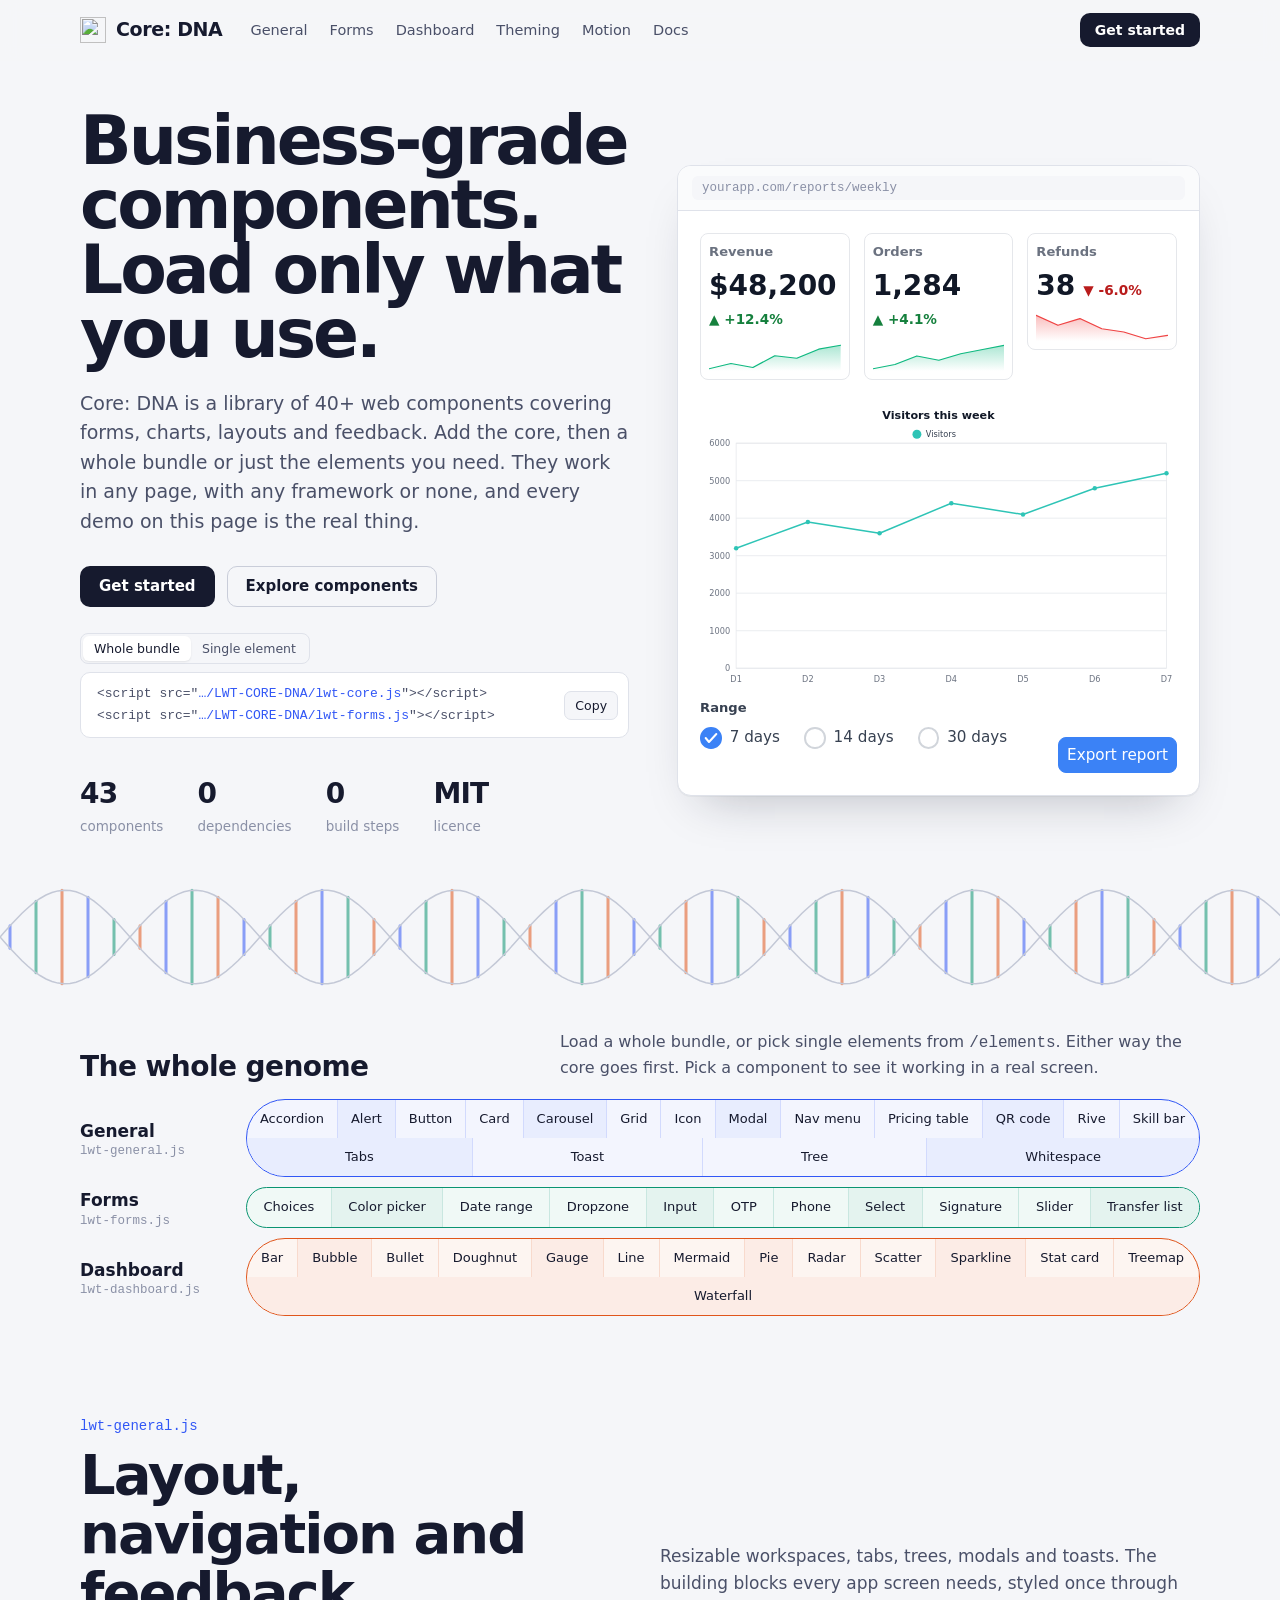
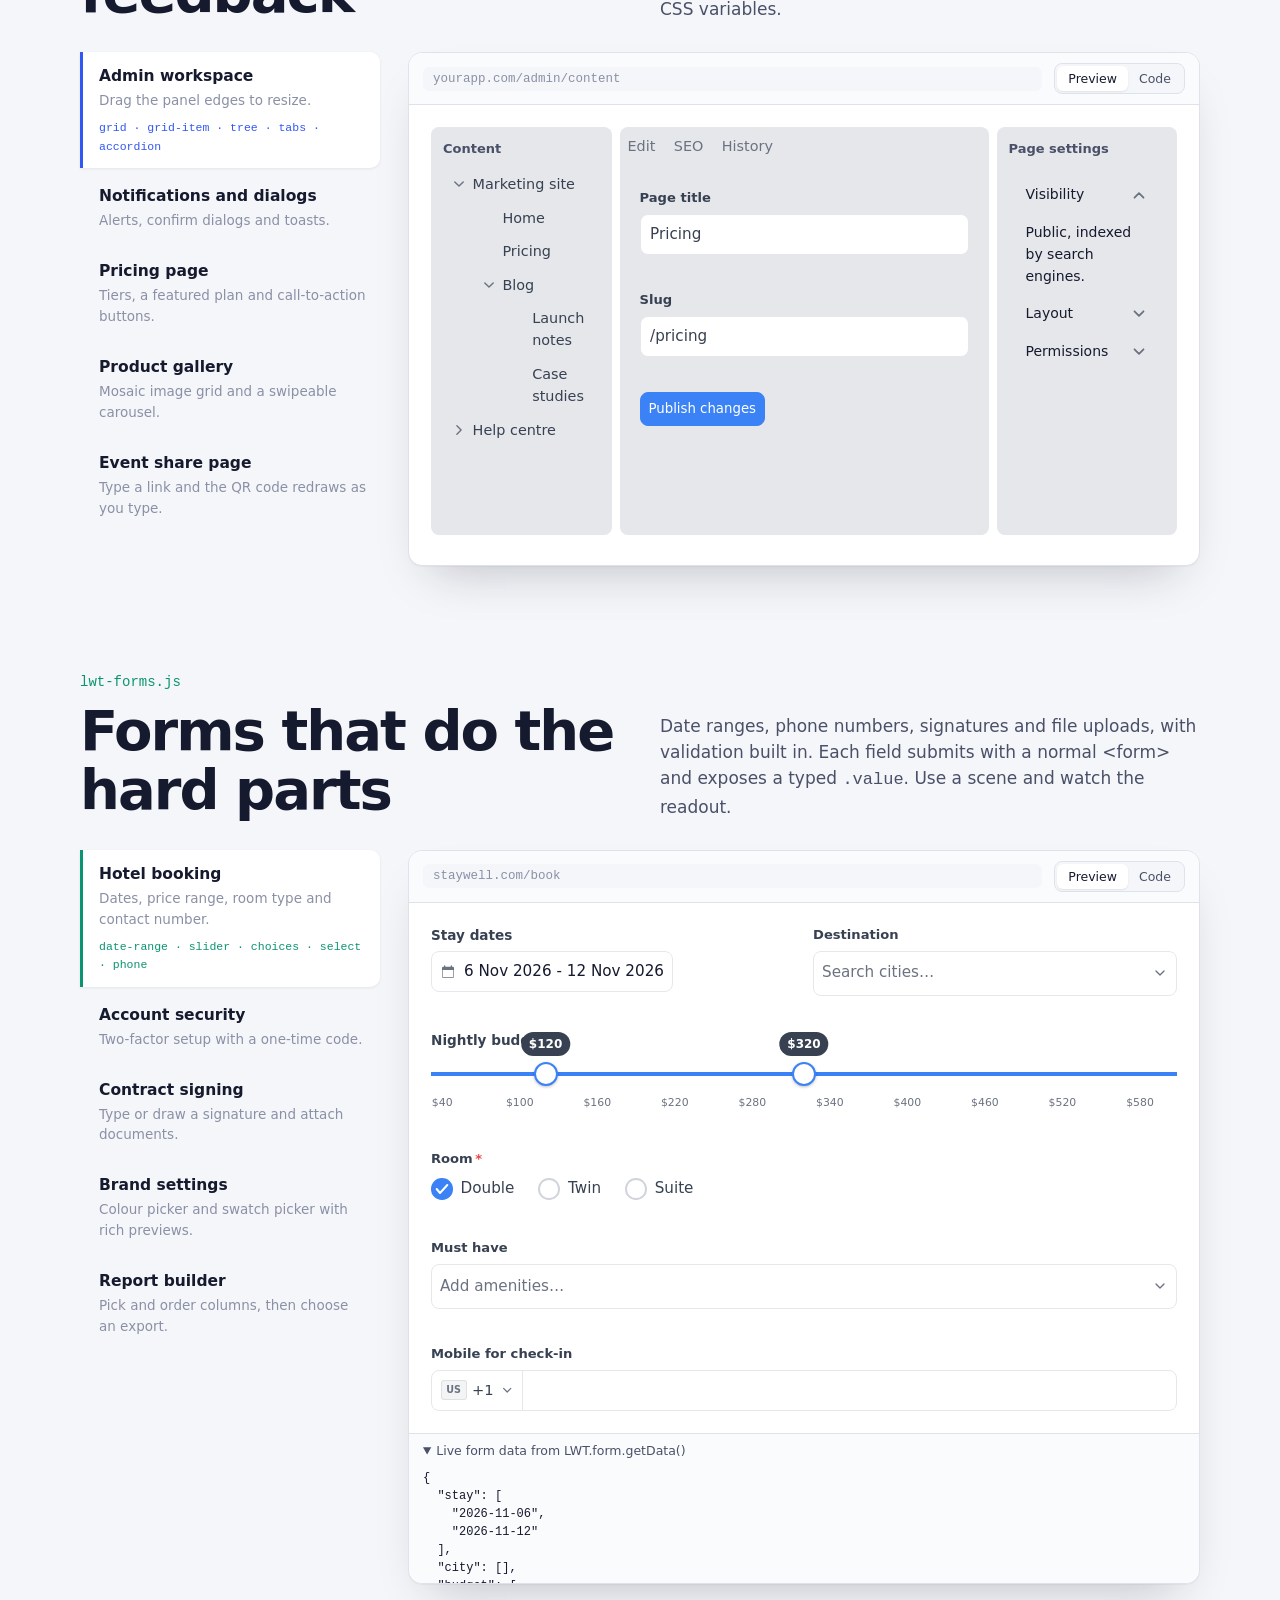
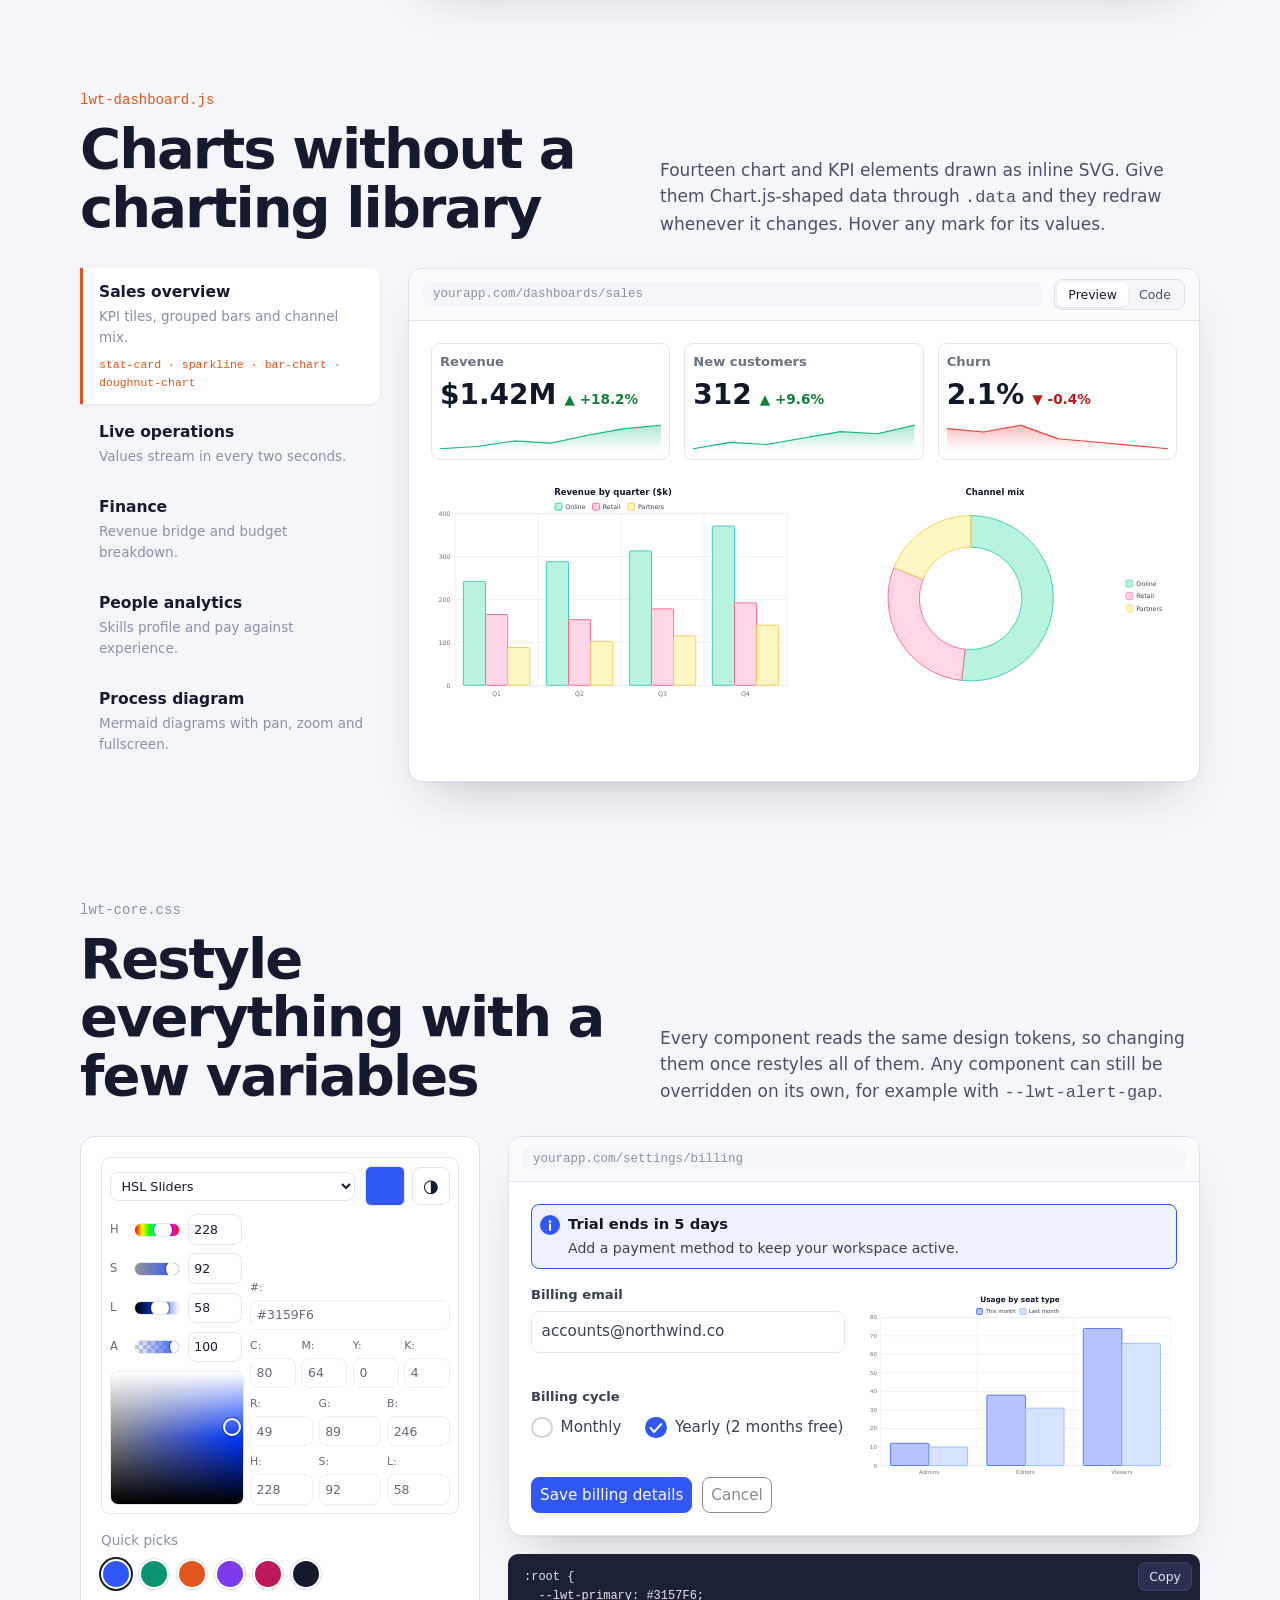
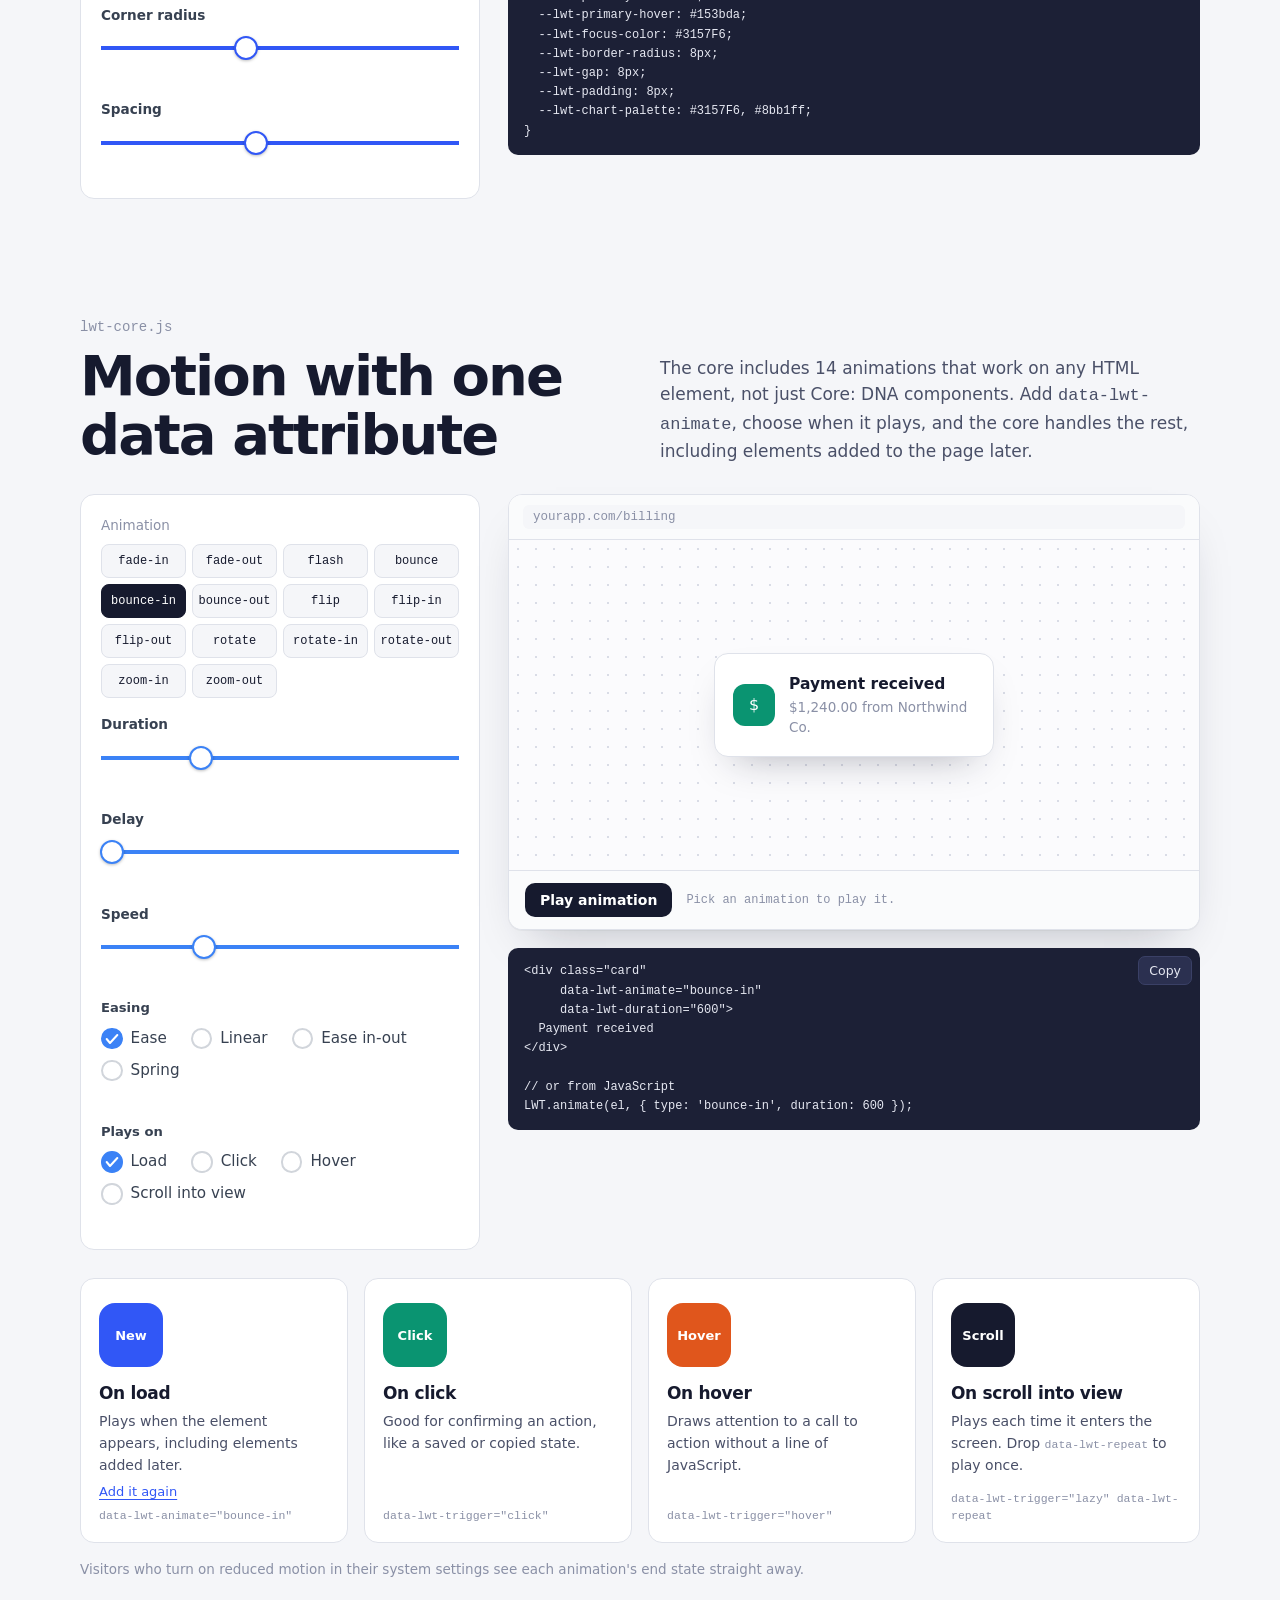
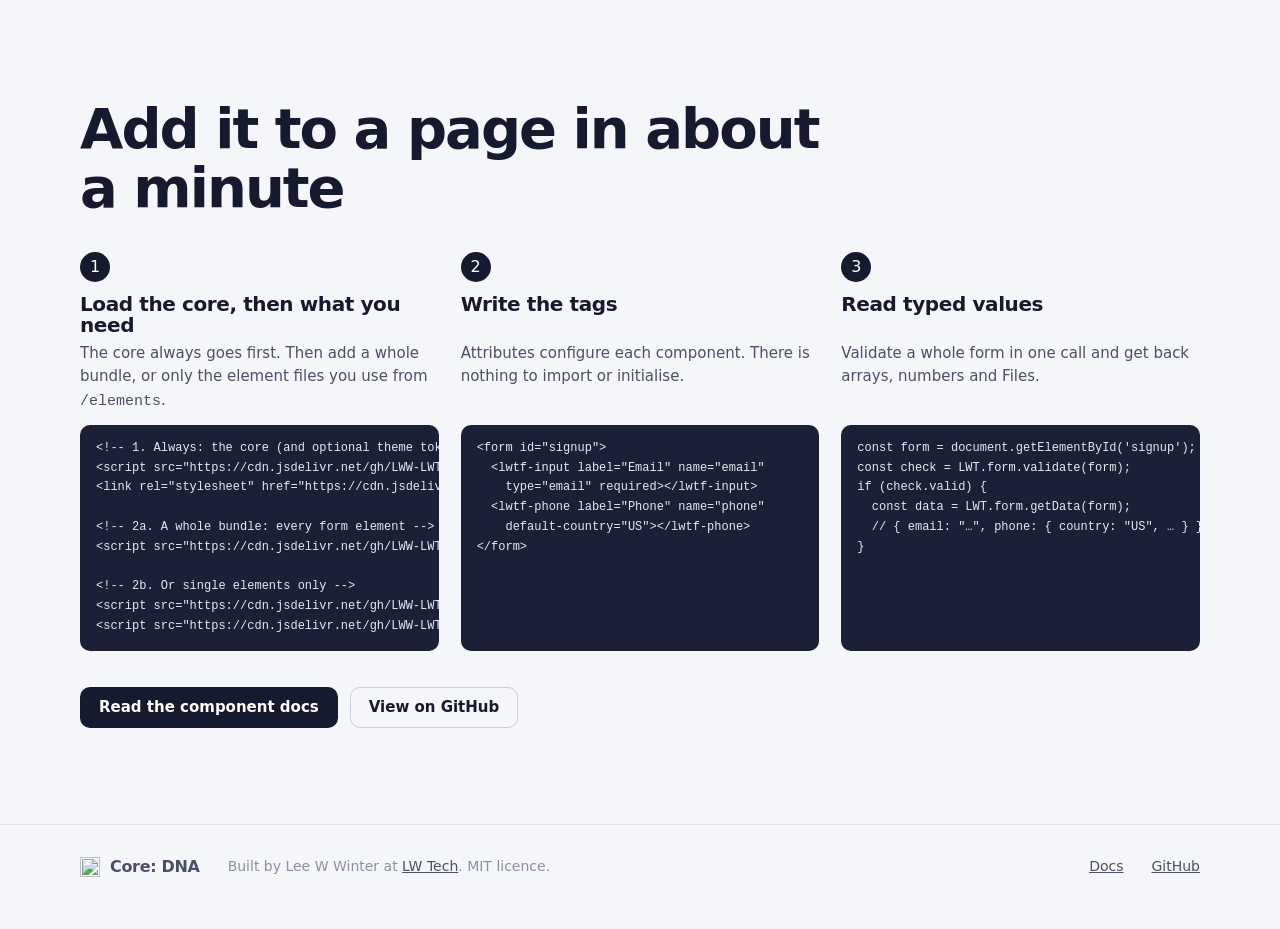
==== commit 73a241d8: "added animation to landing" ====
--- a/landing.html
+++ b/landing.html
@@ -4,7 +4,7 @@
 <meta charset="UTF-8">
 <meta name="viewport" content="width=device-width, initial-scale=1.0">
 <title>Core: DNA — Web components for business apps</title>
-<meta name="description" content="Core: DNA is a library of 40+ framework-free web components: forms, charts, layouts and feedback. One script tag, no build step, MIT licensed.">
+<meta name="description" content="Core: DNA is a library of 40+ framework-free web components: forms, charts, layouts and feedback. Load the core, then a whole bundle or only the elements you use. No build step, MIT licensed.">
 <link rel="shortcut icon" href="./icons/cdna/favicon.ico">
 
 <link rel="preconnect" href="https://fonts.googleapis.com">
@@ -114,7 +114,11 @@
     padding:10px 10px 10px 16px; max-width:520px;
     font:13px/1.4 var(--f-mono); color:var(--ink-soft);
 }
-.install code{ flex:1; white-space:nowrap; overflow:hidden; text-overflow:ellipsis; }
+.install code{ flex:1; white-space:pre; overflow:hidden; text-overflow:ellipsis; line-height:1.7; }
+.install code .cm{ color:var(--ink-faint); }
+.install-pick{ margin-top:26px; max-width:560px; }
+.install-pick .seg{ display:inline-flex; margin-bottom:8px; }
+.install-pick .install{ margin-top:0; max-width:none; }
 .install code b{ color:var(--gen); font-weight:500; }
 .copy{ font:500 12.5px var(--f-body); border:1px solid var(--line); background:var(--paper); border-radius:7px; padding:6px 10px; cursor:pointer; color:var(--ink); }
 .copy:hover{ border-color:var(--ink-faint); }
@@ -250,10 +254,64 @@
 @media (max-width:960px){ .theme-body{ grid-template-columns:1fr; } }
 
 /* ---------- Get started ---------- */
+/* ---------- Motion (lwt-core.js animations) ---------- */
+.motion{ padding:96px 0 24px; }
+.motion-body{ display:grid; grid-template-columns: 400px minmax(0,1fr); gap:28px; align-items:start; }
+.motion-body > *{ min-width:0; }
+.anim-grid{ display:grid; grid-template-columns:repeat(auto-fill, minmax(84px, 1fr)); gap:6px; }
+.anim-grid button{
+    font:500 12px var(--f-mono); padding:9px 4px; cursor:pointer; min-width:0; overflow:hidden; text-overflow:ellipsis; white-space:nowrap;
+    border:1px solid var(--line); background:var(--paper); color:var(--ink); border-radius:8px;
+}
+.anim-grid button:hover{ border-color:var(--ink-faint); }
+.anim-grid button[aria-pressed="true"]{ background:var(--ink); border-color:var(--ink); color:#fff; }
+.motion-stage{
+    position:relative; min-height:330px; display:grid; place-items:center; overflow:hidden;
+    background-color:#fbfbfd;
+    background-image:radial-gradient(#d9dce6 1px, transparent 1px);
+    background-size:18px 18px;
+}
+.anim-target{
+    width:min(280px, 80%); background:var(--sheet); border:1px solid var(--line); border-radius:14px;
+    box-shadow:0 18px 40px -20px rgba(22,26,46,.35); padding:18px; display:flex; gap:14px; align-items:center;
+}
+.anim-target .mark{ flex:0 0 42px; height:42px; border-radius:12px; background:var(--frm); color:#fff; display:grid; place-items:center; font:700 20px var(--f-display); }
+.anim-target strong{ display:block; font-size:15.5px; }
+.anim-target span{ display:block; font-size:13.5px; color:var(--ink-faint); }
+.motion-bar{ display:flex; align-items:center; gap:14px; flex-wrap:wrap; padding:12px 16px; border-top:1px solid var(--line); background:#fafbfc; }
+.motion-log{ font:12px var(--f-mono); color:var(--ink-faint); }
+.motion-log b{ color:var(--ink); font-weight:500; }
+.triggers{ margin-top:28px; display:grid; grid-template-columns:repeat(4, minmax(0,1fr)); gap:16px; }
+.trigger{ background:var(--sheet); border:1px solid var(--line); border-radius:14px; padding:18px; display:flex; flex-direction:column; gap:8px; min-width:0; }
+.trigger .box{
+    width:64px; height:64px; border-radius:16px; margin:6px 0 10px;
+    display:grid; place-items:center; color:#fff; font:700 13px var(--f-body); user-select:none;
+}
+.trigger h3{ font-size:17px; }
+.trigger p{ font-size:14px; color:var(--ink-soft); }
+.trigger code{ margin-top:auto; font:11.5px/1.5 var(--f-mono); color:var(--ink-faint); word-break:break-all; }
+.trigger .linkish{ align-self:flex-start; font:500 13px var(--f-body); background:none; border:0; padding:0; color:var(--gen); cursor:pointer; text-decoration:underline; text-underline-offset:3px; }
+@media (max-width:960px){
+    .motion-body{ grid-template-columns:1fr; }
+    .triggers{ grid-template-columns:repeat(2, minmax(0,1fr)); }
+}
+@media (max-width:520px){ .triggers{ grid-template-columns:1fr; } }
+
 .start{ padding:96px 0; }
 .steps{ list-style:none; padding:0; margin:34px 0 0; display:grid; grid-template-columns:repeat(3, minmax(0,1fr)); gap:22px; counter-reset:s; }
-.steps li{ counter-increment:s; min-width:0; }
-.steps li::before{ content:counter(s); display:inline-grid; place-items:center; width:30px; height:30px; border-radius:50%; background:var(--ink); color:#fff; font:700 14px var(--f-display); margin-bottom:12px; }
+.steps li{ counter-increment:s; min-width:0; display:flex; flex-direction:column; }
+.steps li .code{ flex:1; }
+/* Each step shares the list's rows (number, heading, text, code), so all
+   three code boxes line up and match the tallest one. */
+@supports (grid-template-rows: subgrid){
+    .steps{ grid-template-rows:repeat(4, auto); row-gap:0; }
+    .steps li{ display:grid; grid-row:span 4; grid-template-rows:subgrid; }
+}
+@media (max-width:960px){
+    .steps{ grid-template-rows:none; row-gap:34px; }
+    .steps li{ display:flex; grid-row:auto; }
+}
+.steps li::before{ content:counter(s); display:inline-grid; place-items:center; justify-self:start; width:30px; height:30px; border-radius:50%; background:var(--ink); color:#fff; font:700 14px var(--f-display); margin-bottom:12px; }
 .steps h3{ font-size:20px; margin-bottom:6px; }
 .steps p{ color:var(--ink-soft); font-size:15px; margin-bottom:12px; }
 .code{ background:var(--code-bg); color:var(--code-ink); border-radius:10px; padding:14px 16px; font:12px/1.65 var(--f-mono); white-space:pre; overflow:auto; min-height: 164px; }
@@ -279,6 +337,7 @@
             <a href="#forms">Forms</a>
             <a href="#dashboard">Dashboard</a>
             <a href="#theming">Theming</a>
+            <a href="#motion">Motion</a>
             <a href="./index.html">Docs</a>
         </nav>
         <span class="spacer"></span>
@@ -294,15 +353,21 @@
     <svg class="helix" id="helix" aria-hidden="true"></svg>
     <div class="wrap">
         <div>
-            <h1>Business-grade components in one script tag.</h1>
-            <p class="lede">Core: DNA is a library of 40+ web components covering forms, charts, layouts and feedback. They work in any page, with any framework or none, and every demo on this page is the real thing.</p>
+            <h1>Business-grade components. Load only what you use.</h1>
+            <p class="lede">Core: DNA is a library of 40+ web components covering forms, charts, layouts and feedback. Add the core, then a whole bundle or just the elements you need. They work in any page, with any framework or none, and every demo on this page is the real thing.</p>
             <div class="ctas">
                 <a class="btn btn-ink" href="#start">Get started</a>
                 <a class="btn btn-line" href="#general">Explore components</a>
             </div>
-            <div class="install">
-                <code>&lt;script src="<b>…/LWT-CORE-DNA/lwt-core.js</b>"&gt;&lt;/script&gt;</code>
-                <button class="copy" data-copy="install">Copy</button>
+            <div class="install-pick">
+                <div class="seg" role="group" aria-label="What to load after the core">
+                    <button type="button" aria-pressed="true" data-load="bundle">Whole bundle</button>
+                    <button type="button" aria-pressed="false" data-load="single">Single element</button>
+                </div>
+                <div class="install">
+                    <code id="install-code"></code>
+                    <button class="copy" data-copy="install">Copy</button>
+                </div>
             </div>
             <dl class="facts">
                 <div><dt>43</dt><dd>components</dd></div>
@@ -350,7 +415,7 @@
     <div class="wrap">
         <div class="map-intro">
             <h2 id="map-h" style="font-size:28px;">The whole genome</h2>
-            <p>Three bundles, each loaded with its own script. Pick a component to see it working in a real screen.</p>
+            <p>Load a whole bundle, or pick single elements from <code>/elements</code>. Either way the core goes first. Pick a component to see it working in a real screen.</p>
         </div>
         <div id="strands"></div>
     </div>
@@ -443,6 +508,86 @@
 </section>
 
 <!-- ================================================================
+     MOTION: the animation engine built into lwt-core.js
+     ================================================================ -->
+<section class="motion" id="motion">
+    <div class="wrap">
+        <div class="show-head">
+            <h2><span class="bundle" style="color:var(--ink-faint)">lwt-core.js</span>Motion with one data attribute</h2>
+            <p>The core includes 14 animations that work on any HTML element, not just Core: DNA components. Add <code>data-lwt-animate</code>, choose when it plays, and the core handles the rest, including elements added to the page later.</p>
+        </div>
+        <div class="motion-body">
+            <div class="controls">
+                <div>
+                    <div class="muted" style="margin-bottom:8px;">Animation</div>
+                    <div class="anim-grid" id="m-types" role="group" aria-label="Animation type"></div>
+                </div>
+                <lwtf-slider id="m-duration" label="Duration" name="duration" min="100" max="2000" step="50" value="600" tooltip="hover" unit-suffix="ms"></lwtf-slider>
+                <lwtf-slider id="m-delay" label="Delay" name="delay" min="0" max="1000" step="50" value="0" tooltip="hover" unit-suffix="ms"></lwtf-slider>
+                <lwtf-slider id="m-rate" label="Speed" name="rate" min="0.25" max="3" step="0.25" value="1" tooltip="hover" unit-suffix="x"></lwtf-slider>
+                <lwtf-choices id="m-easing" label="Easing" name="easing" direction="horizontal">
+                    <lwtf-choice-option value="ease" checked>Ease</lwtf-choice-option>
+                    <lwtf-choice-option value="linear">Linear</lwtf-choice-option>
+                    <lwtf-choice-option value="ease-in-out">Ease in-out</lwtf-choice-option>
+                    <lwtf-choice-option value="cubic-bezier(.34,1.56,.64,1)">Spring</lwtf-choice-option>
+                </lwtf-choices>
+                <lwtf-choices id="m-trigger" label="Plays on" name="trigger" direction="horizontal">
+                    <lwtf-choice-option value="load" checked>Load</lwtf-choice-option>
+                    <lwtf-choice-option value="click">Click</lwtf-choice-option>
+                    <lwtf-choice-option value="hover">Hover</lwtf-choice-option>
+                    <lwtf-choice-option value="lazy">Scroll into view</lwtf-choice-option>
+                </lwtf-choices>
+            </div>
+            <div>
+                <div class="window">
+                    <div class="window-bar"><span class="url">yourapp.com/billing</span></div>
+                    <div class="motion-stage">
+                        <div class="anim-target" id="m-target">
+                            <div class="mark" aria-hidden="true">$</div>
+                            <div><strong>Payment received</strong><span>$1,240.00 from Northwind Co.</span></div>
+                        </div>
+                    </div>
+                    <div class="motion-bar">
+                        <button type="button" class="btn btn-ink btn-sm" id="m-play">Play animation</button>
+                        <span class="motion-log" id="m-log" aria-live="polite">Pick an animation to play it.</span>
+                    </div>
+                </div>
+                <div class="css-out" id="m-code"></div>
+            </div>
+        </div>
+
+        <div class="triggers">
+            <div class="trigger">
+                <div id="m-load-host"><div class="box" style="background:var(--gen)" data-lwt-animate="bounce-in">New</div></div>
+                <h3>On load</h3>
+                <p>Plays when the element appears, including elements added later.</p>
+                <button type="button" class="linkish" id="m-load-again">Add it again</button>
+                <code>data-lwt-animate="bounce-in"</code>
+            </div>
+            <div class="trigger">
+                <div class="box" style="background:var(--frm); cursor:pointer;" data-lwt-animate="flip" data-lwt-trigger="click" tabindex="0" role="button" aria-label="Click to flip">Click</div>
+                <h3>On click</h3>
+                <p>Good for confirming an action, like a saved or copied state.</p>
+                <code>data-lwt-trigger="click"</code>
+            </div>
+            <div class="trigger">
+                <div class="box" style="background:var(--dsh)" data-lwt-animate="bounce" data-lwt-trigger="hover">Hover</div>
+                <h3>On hover</h3>
+                <p>Draws attention to a call to action without a line of JavaScript.</p>
+                <code>data-lwt-trigger="hover"</code>
+            </div>
+            <div class="trigger">
+                <div class="box" style="background:var(--ink)" data-lwt-animate="zoom-in" data-lwt-trigger="lazy" data-lwt-repeat>Scroll</div>
+                <h3>On scroll into view</h3>
+                <p>Plays each time it enters the screen. Drop <code>data-lwt-repeat</code> to play once.</p>
+                <code>data-lwt-trigger="lazy" data-lwt-repeat</code>
+            </div>
+        </div>
+        <p class="muted" style="margin-top:16px;">Visitors who turn on reduced motion in their system settings see each animation's end state straight away.</p>
+    </div>
+</section>
+
+<!-- ================================================================
      GET STARTED
      ================================================================ -->
 <section class="start" id="start">
@@ -450,14 +595,18 @@
         <h2 style="font-size:clamp(34px,4.4vw,56px); letter-spacing:-0.035em; max-width:14em;">Add it to a page in about a minute</h2>
         <ol class="steps">
             <li>
-                <h3>Load the core, then the bundles you need</h3>
-                <p>The core goes first. Load only the bundles you use.</p>
-<div class="code" id="code-install">&lt;head&gt;
-  &lt;script src="https://cdn.jsdelivr.net/gh/LWW-LWTECH/LWT-CORE-DNA@refs/heads/main/lwt-core.js"&gt;&lt;/script&gt;
-  &lt;script src="https://cdn.jsdelivr.net/gh/LWW-LWTECH/LWT-CORE-DNA@refs/heads/main/lwt-forms.js"&gt;&lt;/script&gt;
-  &lt;link rel="stylesheet" href="https://cdn.jsdelivr.net/gh/LWW-LWTECH/LWT-CORE-DNA@refs/heads/main/lwt-core.css"&gt;
-&lt;/head&gt;
-</div>
+                <h3>Load the core, then what you need</h3>
+                <p>The core always goes first. Then add a whole bundle, or only the element files you use from <code>/elements</code>.</p>
+<div class="code" id="code-install">&lt;!-- 1. Always: the core (and optional theme tokens) --&gt;
+&lt;script src="https://cdn.jsdelivr.net/gh/LWW-LWTECH/LWT-CORE-DNA@refs/heads/main/lwt-core.js"&gt;&lt;/script&gt;
+&lt;link rel="stylesheet" href="https://cdn.jsdelivr.net/gh/LWW-LWTECH/LWT-CORE-DNA@refs/heads/main/lwt-core.css"&gt;
+
+&lt;!-- 2a. A whole bundle: every form element --&gt;
+&lt;script src="https://cdn.jsdelivr.net/gh/LWW-LWTECH/LWT-CORE-DNA@refs/heads/main/lwt-forms.js"&gt;&lt;/script&gt;
+
+&lt;!-- 2b. Or single elements only --&gt;
+&lt;script src="https://cdn.jsdelivr.net/gh/LWW-LWTECH/LWT-CORE-DNA@refs/heads/main/elements/lwt-frm-input.js"&gt;&lt;/script&gt;
+&lt;script src="https://cdn.jsdelivr.net/gh/LWW-LWTECH/LWT-CORE-DNA@refs/heads/main/elements/lwt-frm-phone.js"&gt;&lt;/script&gt;</div>
             </li>
             <li>
                 <h3>Write the tags</h3>
@@ -1292,10 +1441,129 @@
     apply();
   })();
 
+  /* ---------- motion playground (LWT.animate from lwt-core.js) ---------- */
+  (function motion() {
+    var target = document.getElementById('m-target');
+    var grid = document.getElementById('m-types');
+    var log = document.getElementById('m-log');
+    var codeOut = document.getElementById('m-code');
+    var ctl = {
+      duration: document.getElementById('m-duration'),
+      delay: document.getElementById('m-delay'),
+      rate: document.getElementById('m-rate'),
+      easing: document.getElementById('m-easing'),
+      trigger: document.getElementById('m-trigger')
+    };
+    var opts = { type: 'bounce-in', duration: 600, delay: 0, rate: 1, easing: 'ease', trigger: 'load' };
+    var restoreTimer = null;
+
+    function first(v) { return Array.isArray(v) ? v[0] : v; }
+
+    (LWT.animate.types || []).forEach(function (t) {
+      var b = document.createElement('button');
+      b.type = 'button';
+      b.textContent = t;
+      b.dataset.type = t;
+      b.setAttribute('aria-pressed', String(t === opts.type));
+      b.addEventListener('click', function () {
+        opts.type = t;
+        grid.querySelectorAll('button').forEach(function (o) { o.setAttribute('aria-pressed', String(o === b)); });
+        writeCode();
+        play();
+      });
+      grid.appendChild(b);
+    });
+
+    function play() {
+      clearTimeout(restoreTimer);
+      target.getAnimations().forEach(function (a) { a.cancel(); });
+      LWT.animate(target, {
+        type: opts.type, duration: opts.duration, delay: opts.delay, rate: opts.rate, easing: opts.easing
+      });
+    }
+
+    // "-out" animations end hidden; bring the card back after a moment.
+    target.addEventListener('lwt-animate-start', function (e) {
+      log.innerHTML = 'Fired <b>lwt-animate-start</b> (' + e.detail.type + ')';
+    });
+    target.addEventListener('lwt-animate-end', function (e) {
+      log.innerHTML = 'Fired <b>lwt-animate-end</b> (' + e.detail.type + ')';
+      if (/-out$/.test(e.detail.type)) {
+        restoreTimer = setTimeout(function () { target.getAnimations().forEach(function (a) { a.cancel(); }); }, 700);
+      }
+    });
+
+    function writeCode() {
+      var attrs = ['data-lwt-animate="' + opts.type + '"'];
+      if (opts.trigger !== 'load') attrs.push('data-lwt-trigger="' + opts.trigger + '"');
+      attrs.push('data-lwt-duration="' + opts.duration + '"');
+      if (opts.delay) attrs.push('data-lwt-delay="' + opts.delay + '"');
+      if (opts.rate !== 1) attrs.push('data-lwt-rate="' + opts.rate + '"');
+      if (opts.easing !== 'ease') attrs.push('data-lwt-easing="' + opts.easing + '"');
+      var html = '<div class="card"\n     ' + attrs.join('\n     ') + '>\n  Payment received\n</div>';
+      var js = '// or from JavaScript\nLWT.animate(el, { type: \'' + opts.type + '\', duration: ' + opts.duration +
+        (opts.delay ? ', delay: ' + opts.delay : '') + (opts.rate !== 1 ? ', rate: ' + opts.rate : '') +
+        (opts.easing !== 'ease' ? ', easing: \'' + opts.easing + '\'' : '') + ' });';
+      codeOut.innerHTML = '<button class="copy" type="button">Copy</button>' + esc(html + '\n\n' + js);
+      codeOut.querySelector('.copy').addEventListener('click', function (e) {
+        if (navigator.clipboard) navigator.clipboard.writeText(html);
+        e.currentTarget.textContent = 'Copied';
+      });
+    }
+
+    function readControls() {
+      var d = parseFloat(first(ctl.duration.value)), dl = parseFloat(first(ctl.delay.value)), r = parseFloat(first(ctl.rate.value));
+      if (!isNaN(d)) opts.duration = d;
+      if (!isNaN(dl)) opts.delay = dl;
+      if (!isNaN(r)) opts.rate = r;
+      opts.easing = first(ctl.easing.value) || 'ease';
+      opts.trigger = first(ctl.trigger.value) || 'load';
+      writeCode();
+    }
+    Object.keys(ctl).forEach(function (k) { ctl[k].addEventListener('change', readControls); });
+
+    document.getElementById('m-play').addEventListener('click', play);
+
+    // "On load" tile: re-adding the element makes the core play it again.
+    var host = document.getElementById('m-load-host');
+    document.getElementById('m-load-again').addEventListener('click', function () {
+      var fresh = host.firstElementChild.cloneNode(true);
+      host.replaceChild(fresh, host.firstElementChild);
+    });
+
+    // Keyboard support for the click tile (role="button").
+    document.querySelectorAll('.trigger [data-lwt-trigger="click"]').forEach(function (el) {
+      el.addEventListener('keydown', function (e) {
+        if (e.key === 'Enter' || e.key === ' ') { e.preventDefault(); el.click(); }
+      });
+    });
+
+    writeCode();
+  })();
+
   /* ---------- copy buttons ---------- */
+  (function installPicker() {
+    var base = '…/LWT-CORE-DNA/';
+    var code = document.getElementById('install-code');
+    var snippets = {
+      bundle: [['lwt-core.js', 'always first'], ['lwt-forms.js', 'every form element']],
+      single: [['lwt-core.js', 'always first'], ['elements/lwt-frm-input.js', 'just the input']]
+    };
+    function show(kind) {
+      code.innerHTML = snippets[kind].map(function (r) {
+        return '&lt;script src="<b>' + base + r[0] + '</b>"&gt;&lt;/script&gt;';
+      }).join('\n');
+      document.querySelectorAll('[data-load]').forEach(function (b) { b.setAttribute('aria-pressed', String(b.dataset.load === kind)); });
+    }
+    document.querySelectorAll('[data-load]').forEach(function (b) {
+      b.addEventListener('click', function () { show(b.dataset.load); });
+    });
+    show('bundle');
+  })();
+
   document.querySelectorAll('[data-copy="install"]').forEach(function (b) {
     b.addEventListener('click', function () {
-      var text = document.getElementById('code-install').textContent;
+      var text = document.getElementById('install-code').textContent.replace(/\s*<!--[^>]*-->/g, '').split('…/LWT-CORE-DNA/').join('https://cdn.jsdelivr.net/gh/LWW-LWTECH/LWT-CORE-DNA@refs/heads/main/');
       if (navigator.clipboard) navigator.clipboard.writeText(text);
       b.textContent = 'Copied';
       setTimeout(function () { b.textContent = 'Copy'; }, 1600);
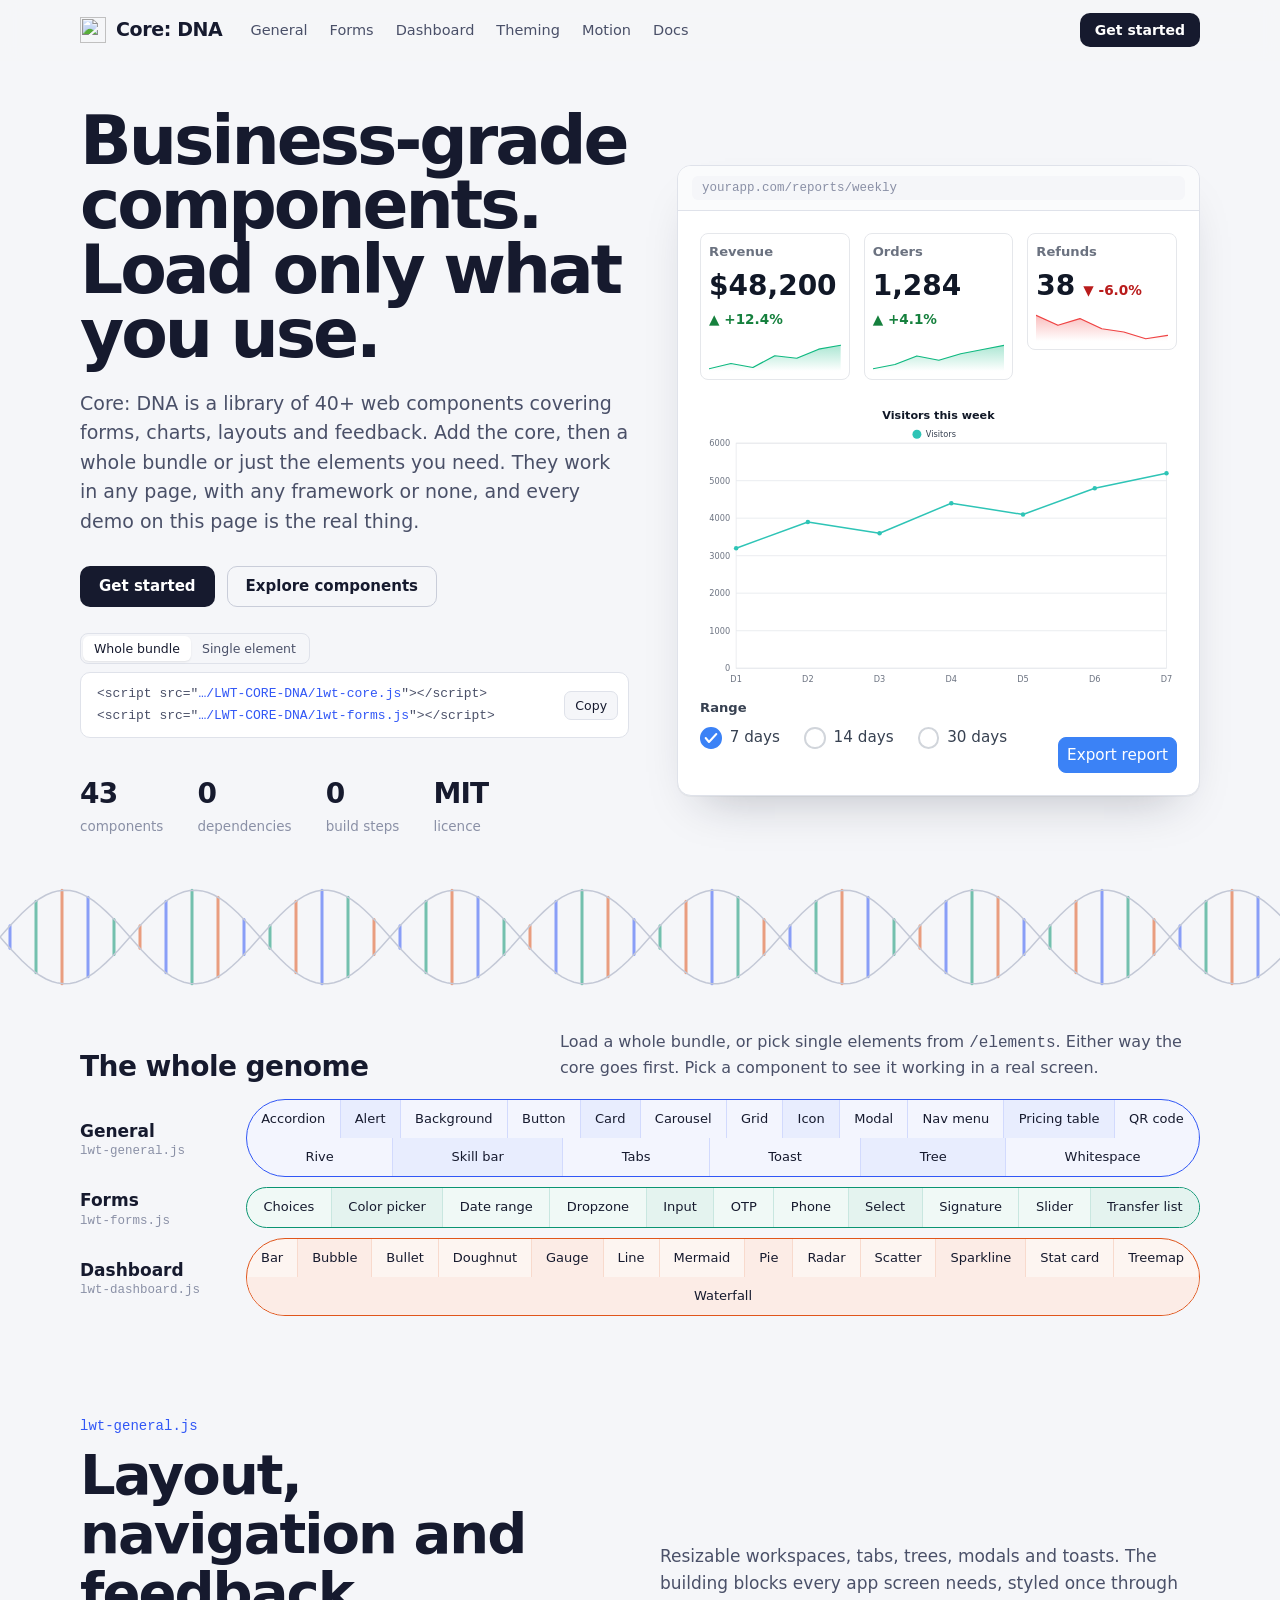
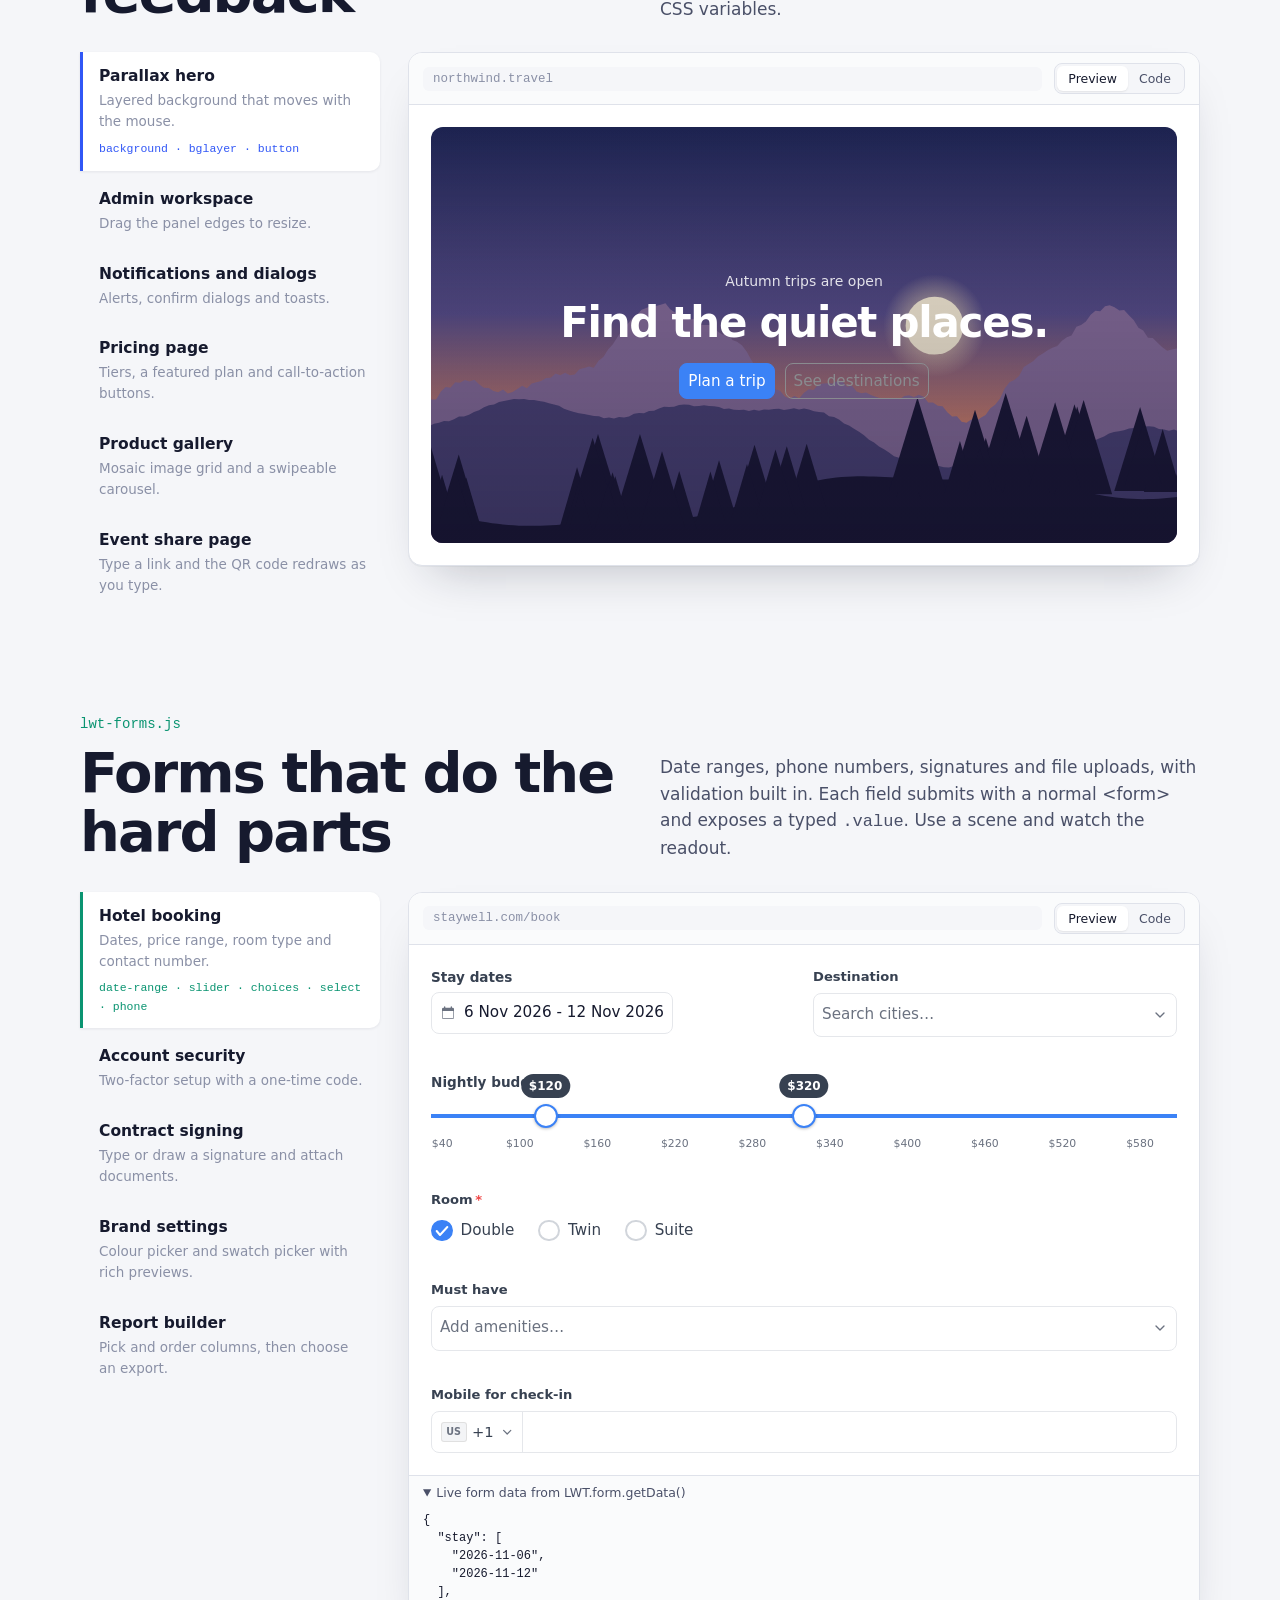
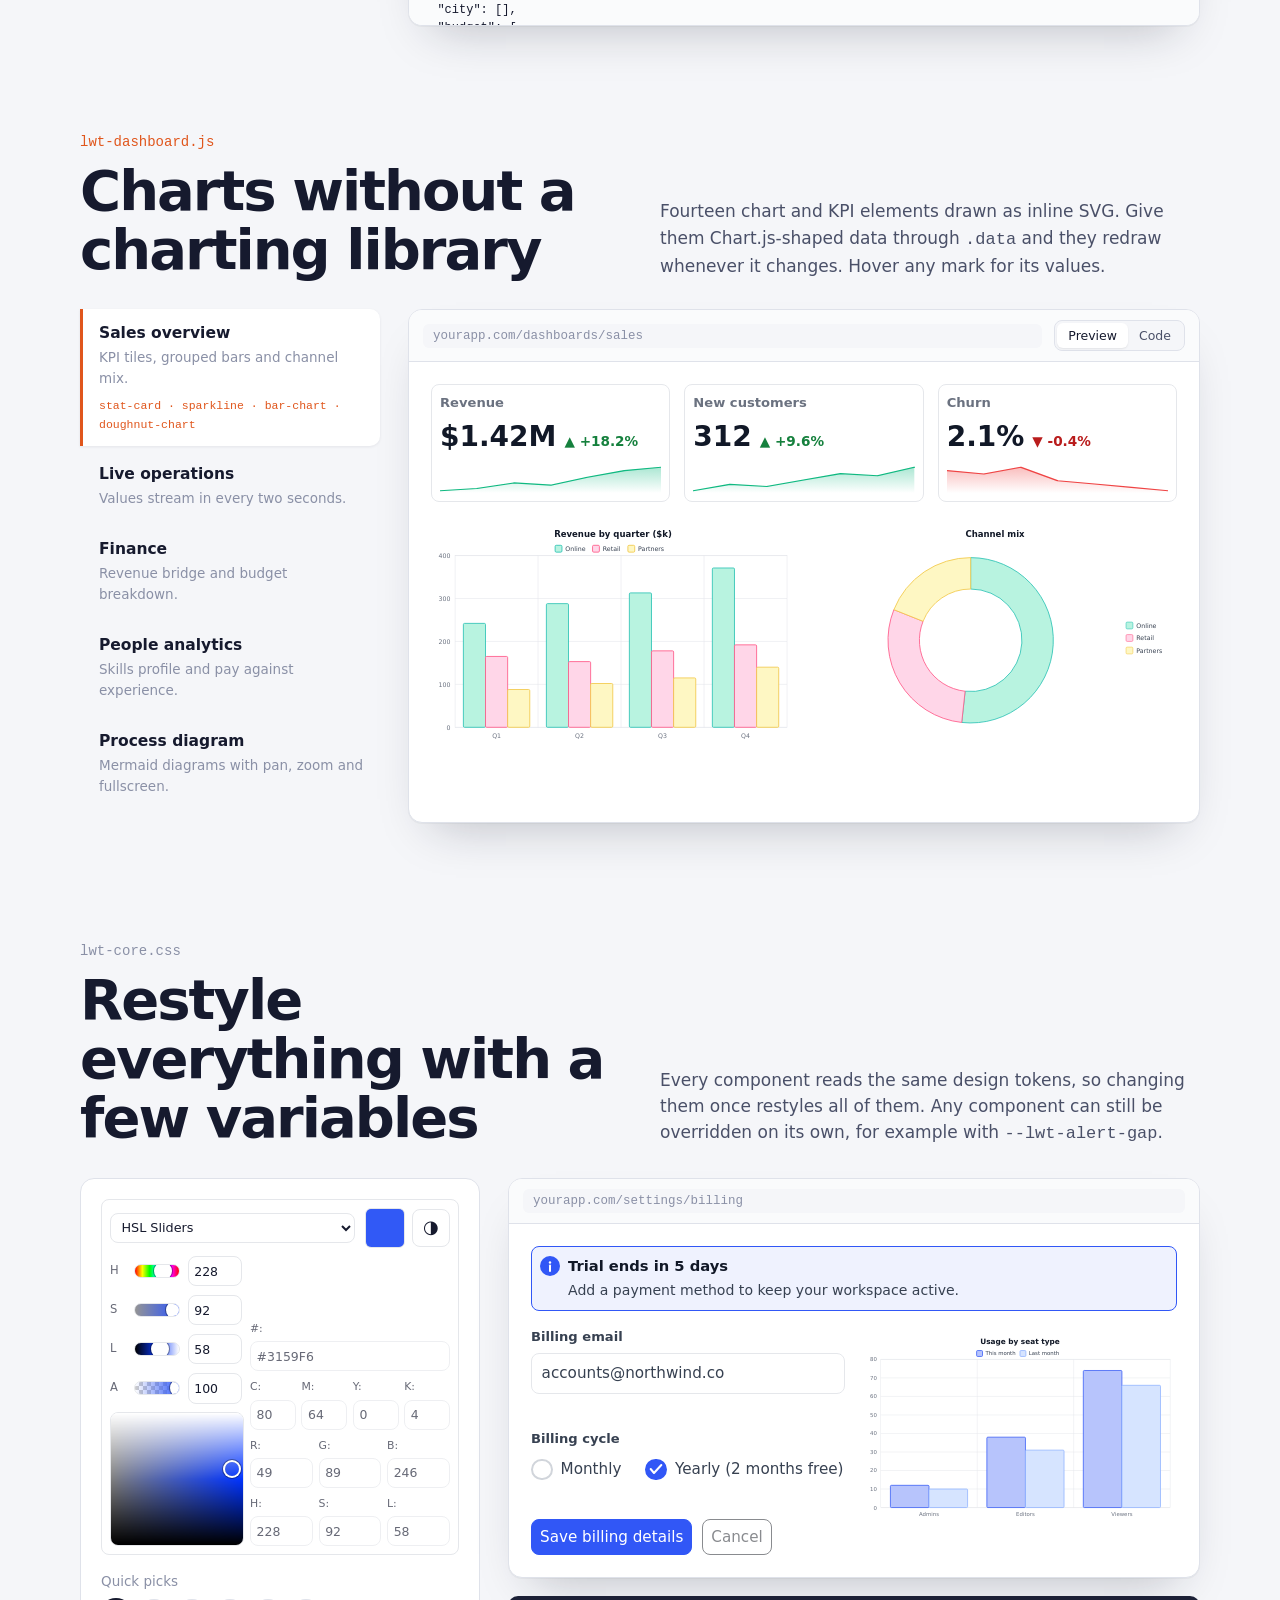
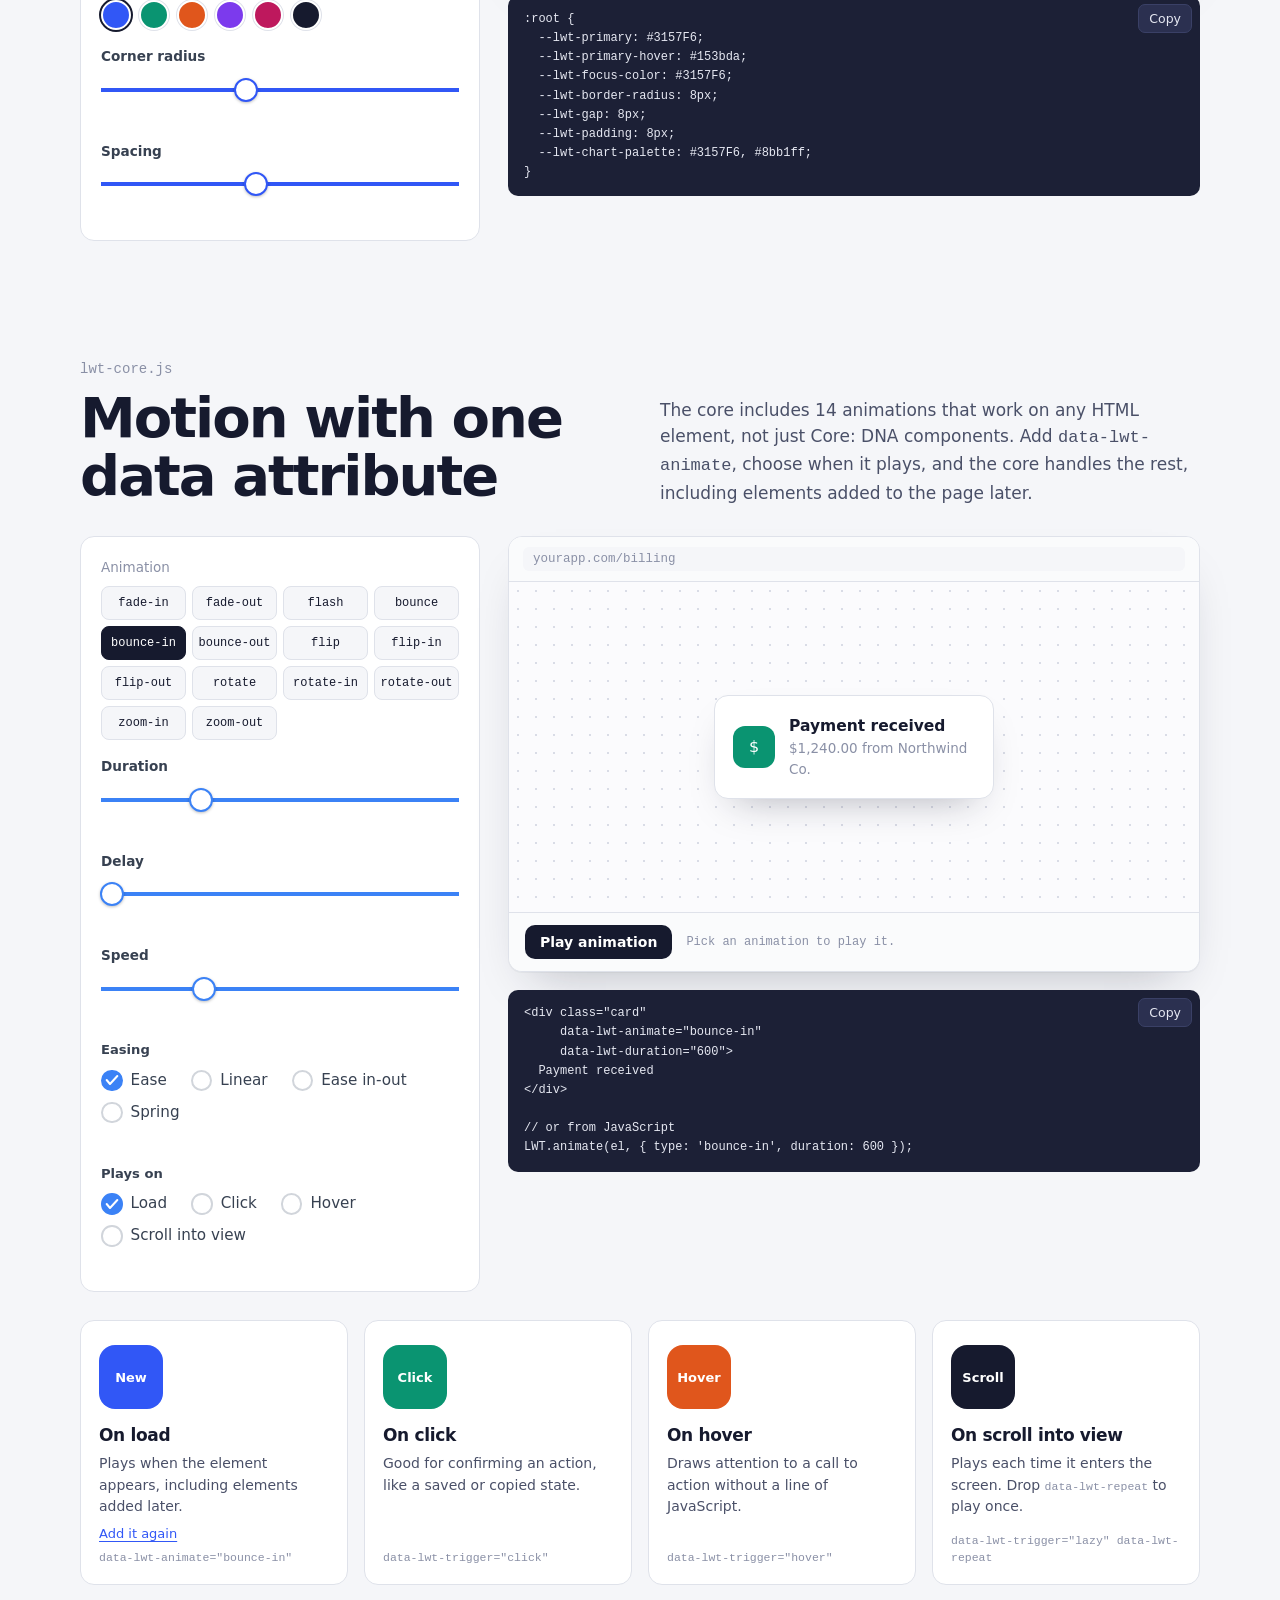
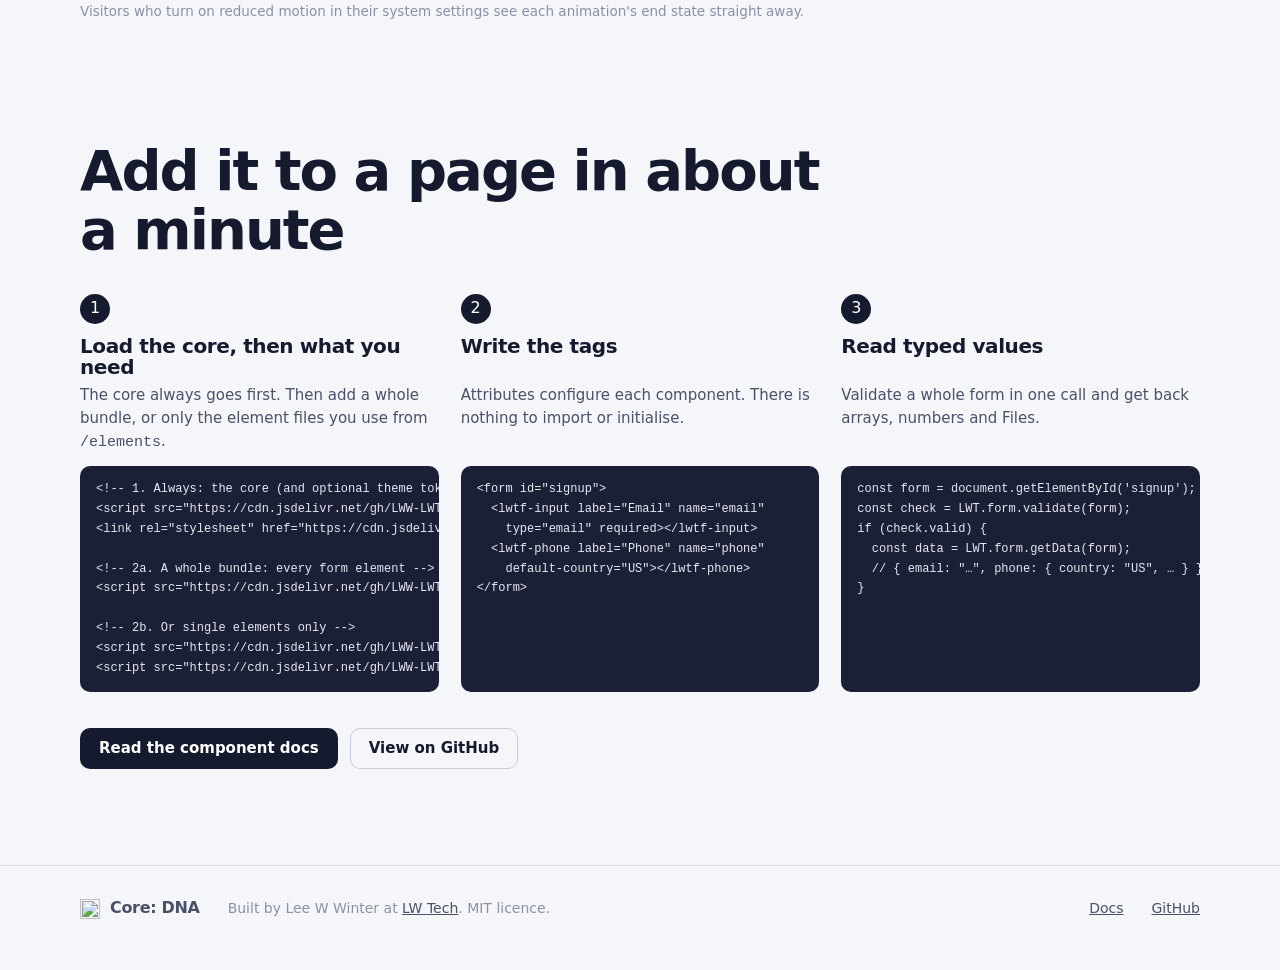
==== commit 8982e4bb: "I have consolidated the to background features into one file." ====
--- a/landing.html
+++ b/landing.html
@@ -657,6 +657,25 @@
      ===================================================================== -->
 
 <!-- ---------- GENERAL ---------- -->
+<template id="g-hero" data-url="northwind.travel" data-title="Parallax hero" data-desc="Layered background that moves with the mouse." data-uses="background · bglayer · button">
+<div style="position:relative; height:416px; border-radius:12px; overflow:hidden; display:grid; place-items:center; text-align:center; color:#fff;">
+  <lwtg-background src="./assets/parallax/sky.svg" trigger="mouse" track="self" depth="34"
+      overlay="linear-gradient(180deg, rgba(10,12,30,.05), rgba(10,12,30,.35))">
+    <lwtg-bglayer src="./assets/parallax/mountains-far.svg" rate="0.2"></lwtg-bglayer>
+    <lwtg-bglayer src="./assets/parallax/hills-mid.svg" rate="0.5"></lwtg-bglayer>
+    <lwtg-bglayer src="./assets/parallax/trees-near.svg" rate="1"></lwtg-bglayer>
+  </lwtg-background>
+  <div style="padding:0 16px;">
+    <p style="margin:0 0 8px; font-size:14px; opacity:.85;">Autumn trips are open</p>
+    <h3 style="font-family:var(--f-display); font-weight:800; font-size:clamp(28px,4vw,42px); line-height:1.05; letter-spacing:-0.03em; margin:0 0 18px;">Find the quiet places.</h3>
+    <div class="row" style="justify-content:center;">
+      <lwtg-button variant="primary" label="Plan a trip"></lwtg-button>
+      <lwtg-button variant="secondary" label="See destinations"></lwtg-button>
+    </div>
+  </div>
+</div>
+</template>
+
 <template id="g-workspace" data-url="yourapp.com/admin/content" data-title="Admin workspace" data-desc="Drag the panel edges to resize." data-uses="grid · grid-item · tree · tabs · accordion">
 <lwtg-grid resizable columns="4" rows="2" row-height="200px" gap="8px" resize-min="120px" style="min-width:720px;">
   <lwtg-grid-item row-span="2" resize-right min-width="180px">
@@ -1096,7 +1115,7 @@
    ===================================================================== */
 var CATALOG = {
   general: { name: 'General', file: 'lwt-general.js', items: [
-    ['Accordion', 'g-workspace'], ['Alert', 'g-feedback'], ['Button', 'g-feedback'], ['Card', 'g-gallery'],
+    ['Accordion', 'g-workspace'], ['Alert', 'g-feedback'], ['Background', 'g-hero'], ['Button', 'g-feedback'], ['Card', 'g-gallery'],
     ['Carousel', 'g-gallery'], ['Grid', 'g-workspace'], ['Icon'], ['Modal', 'g-feedback'], ['Nav menu', 'g-share'],
     ['Pricing table', 'g-pricing'], ['QR code', 'g-share'], ['Rive'], ['Skill bar', 'g-share'], ['Tabs', 'g-workspace'],
     ['Toast', 'g-feedback'], ['Tree', 'g-workspace'], ['Whitespace']
@@ -1113,7 +1132,7 @@
   ] }
 };
 var SCENES = {
-  general: ['g-workspace', 'g-feedback', 'g-pricing', 'g-gallery', 'g-share'],
+  general: ['g-hero', 'g-workspace', 'g-feedback', 'g-pricing', 'g-gallery', 'g-share'],
   forms: ['f-booking', 'f-security', 'f-contract', 'f-brand', 'f-report'],
   dashboard: ['d-sales', 'd-ops', 'd-finance', 'd-people', 'd-flow']
 };
